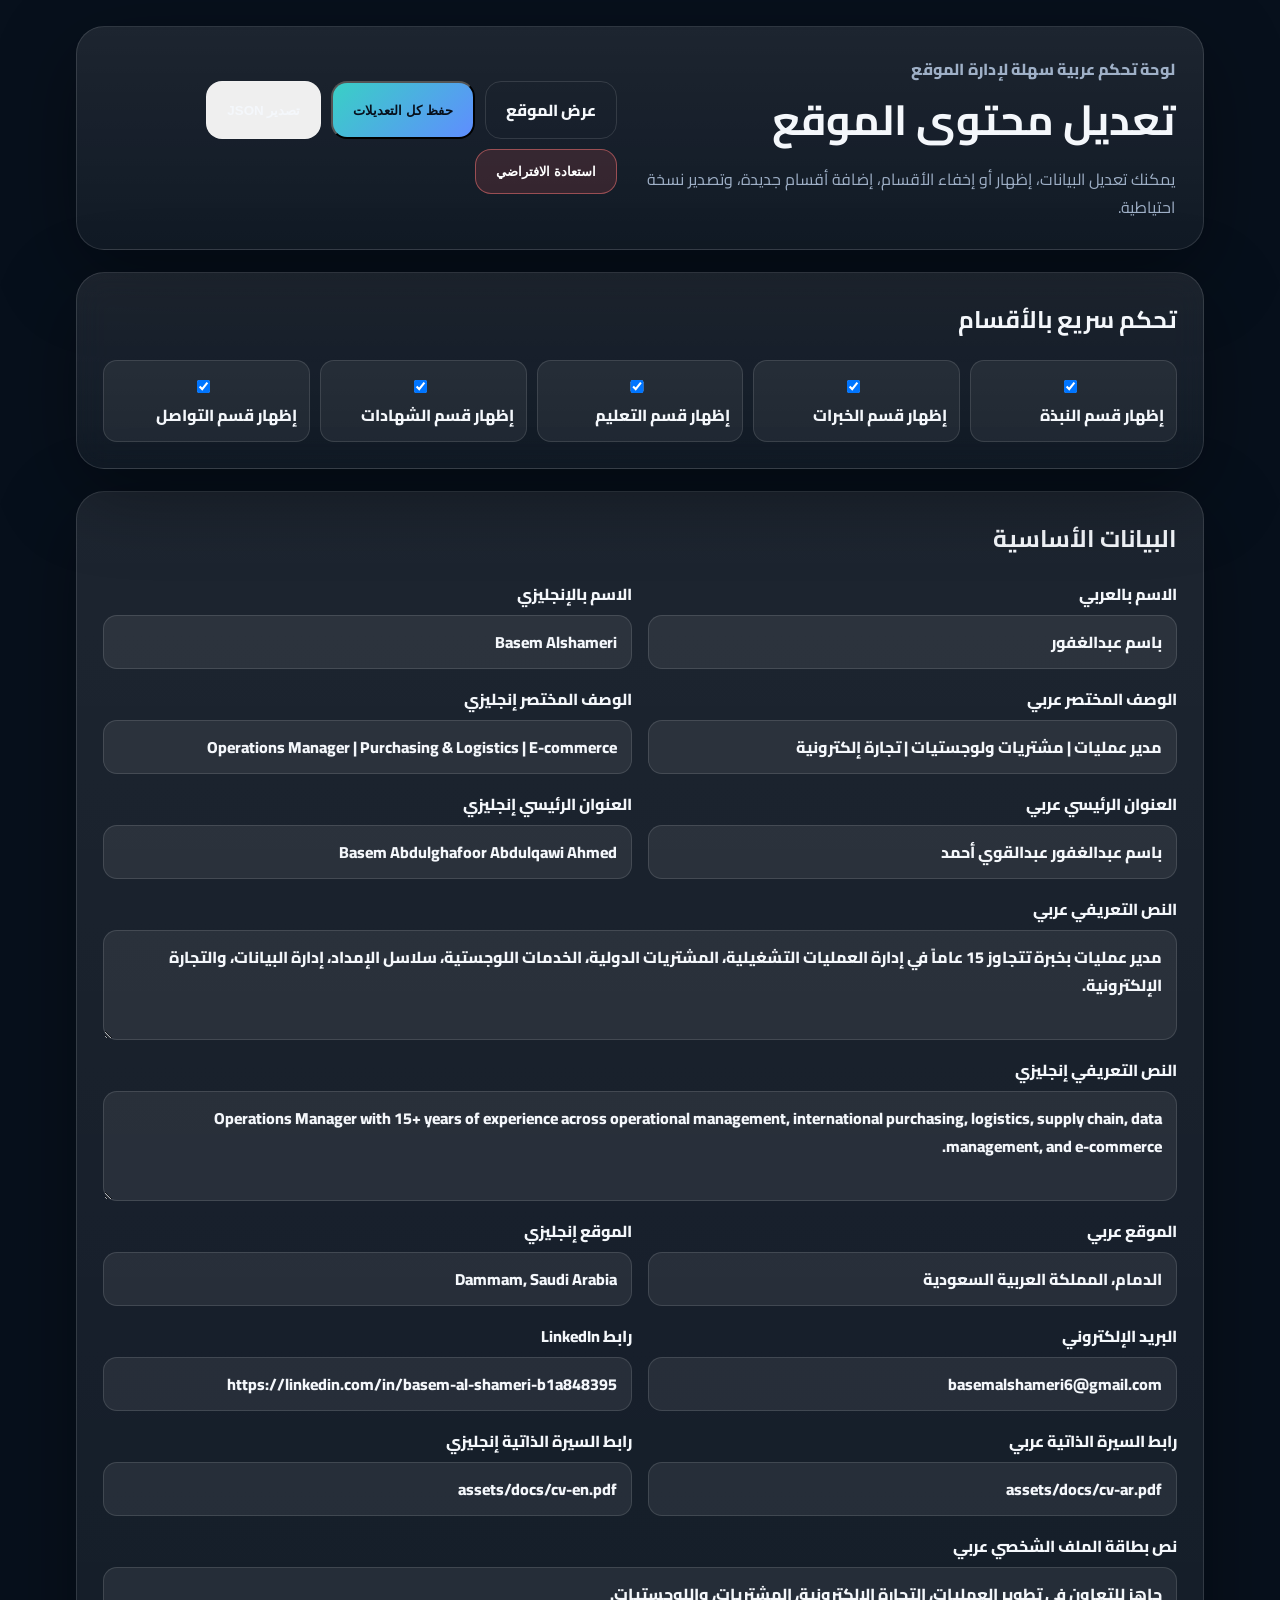
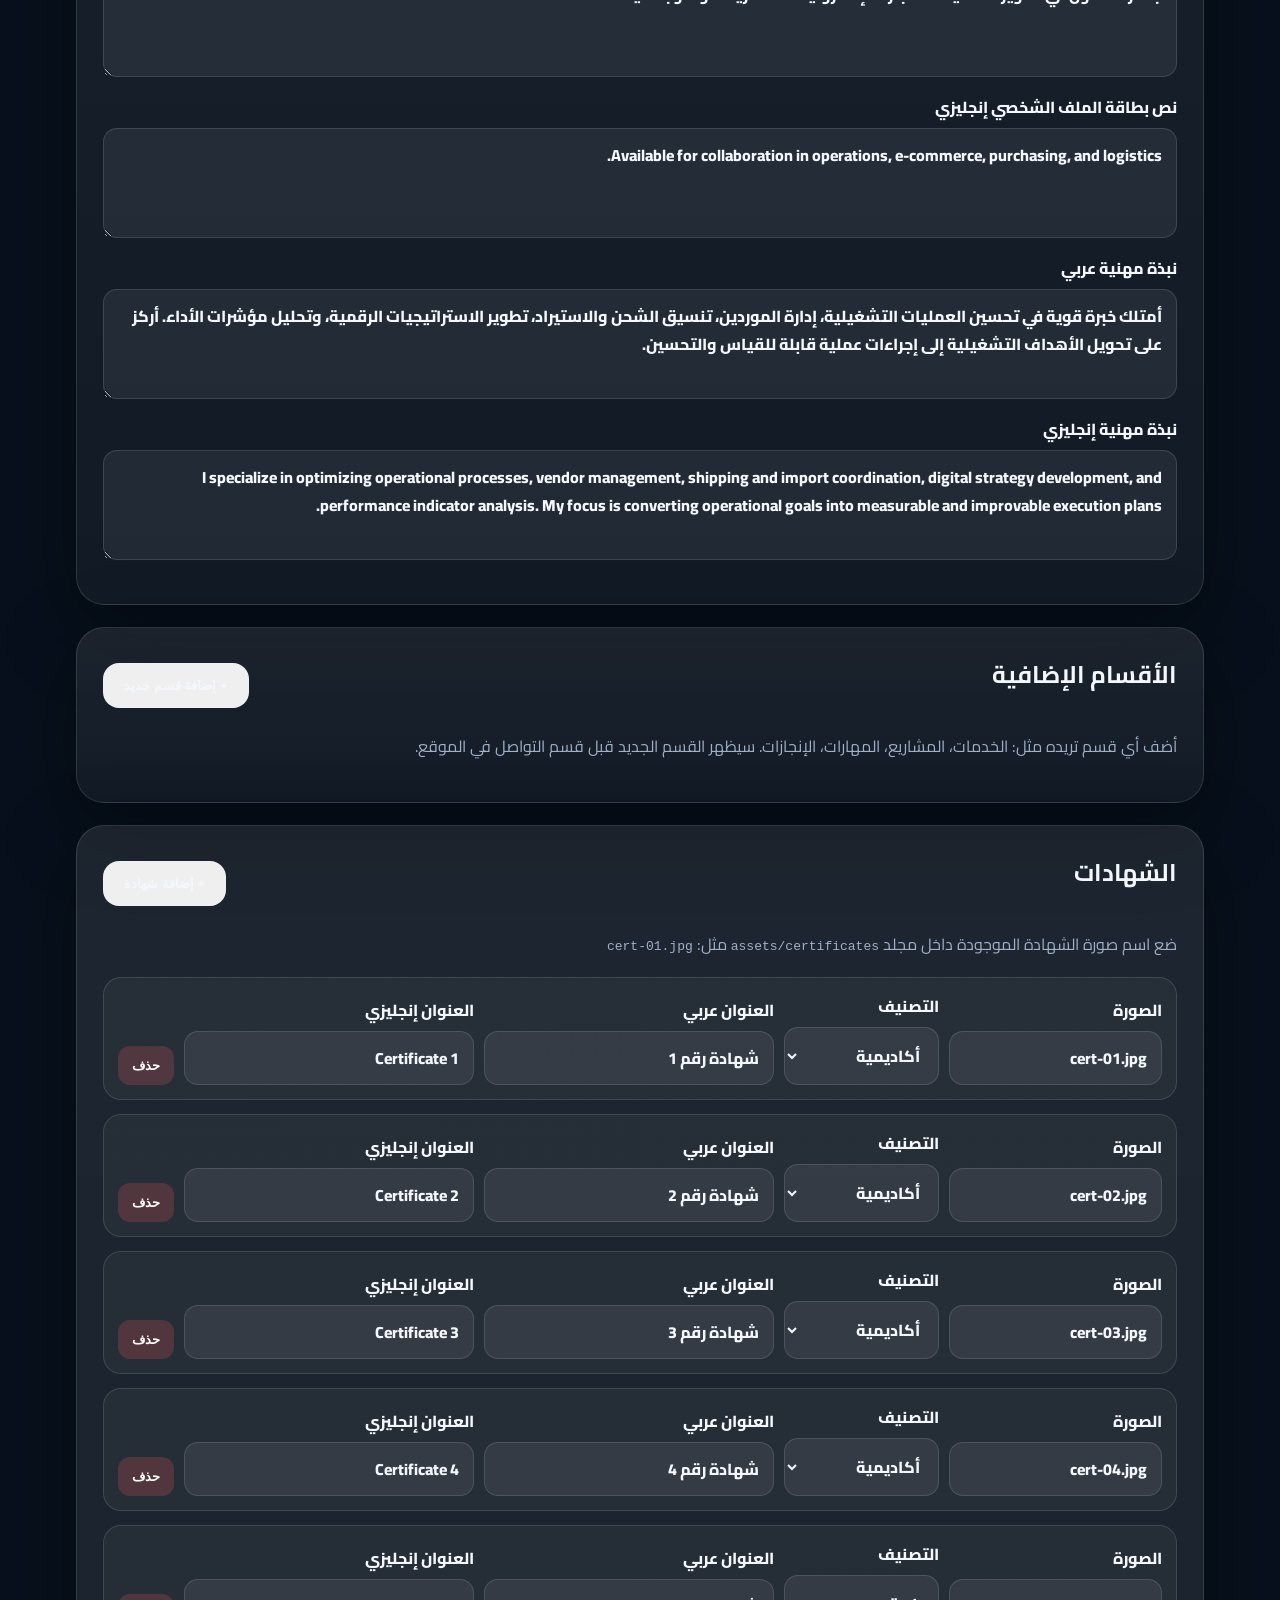
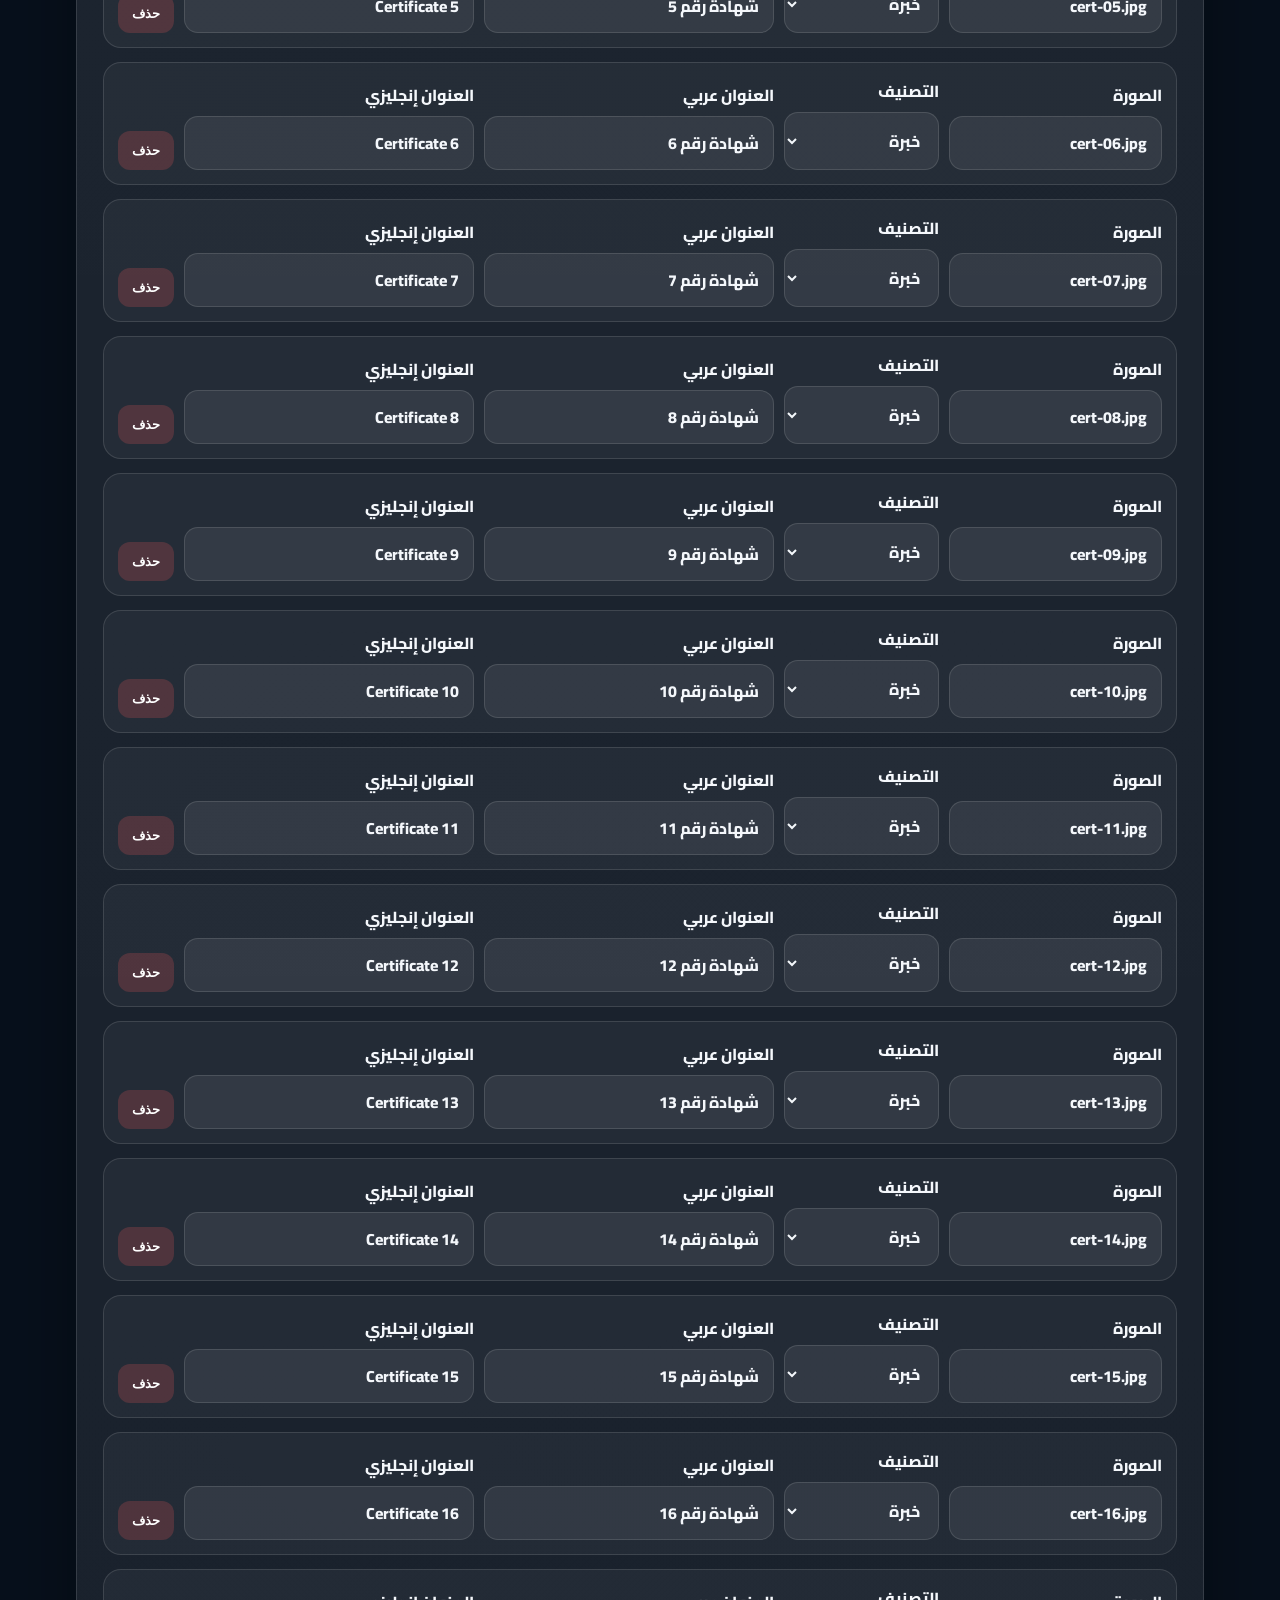
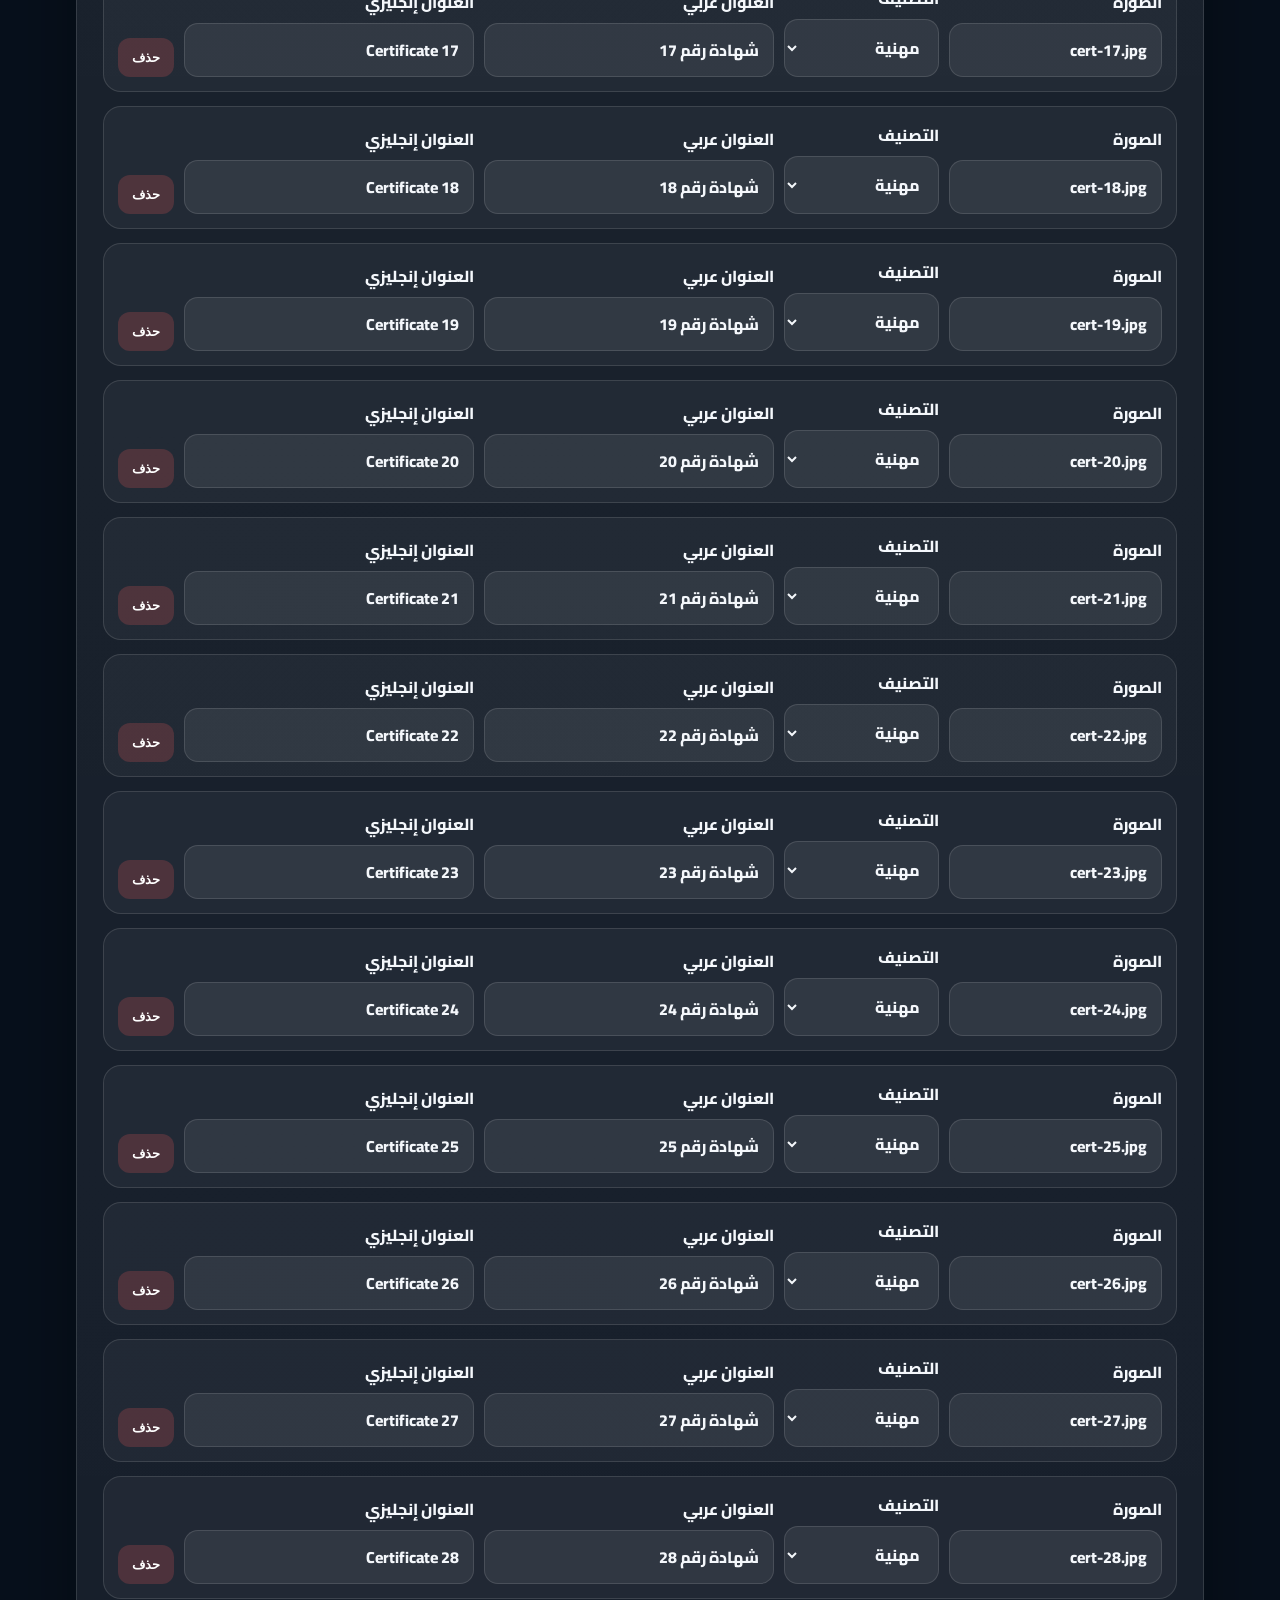
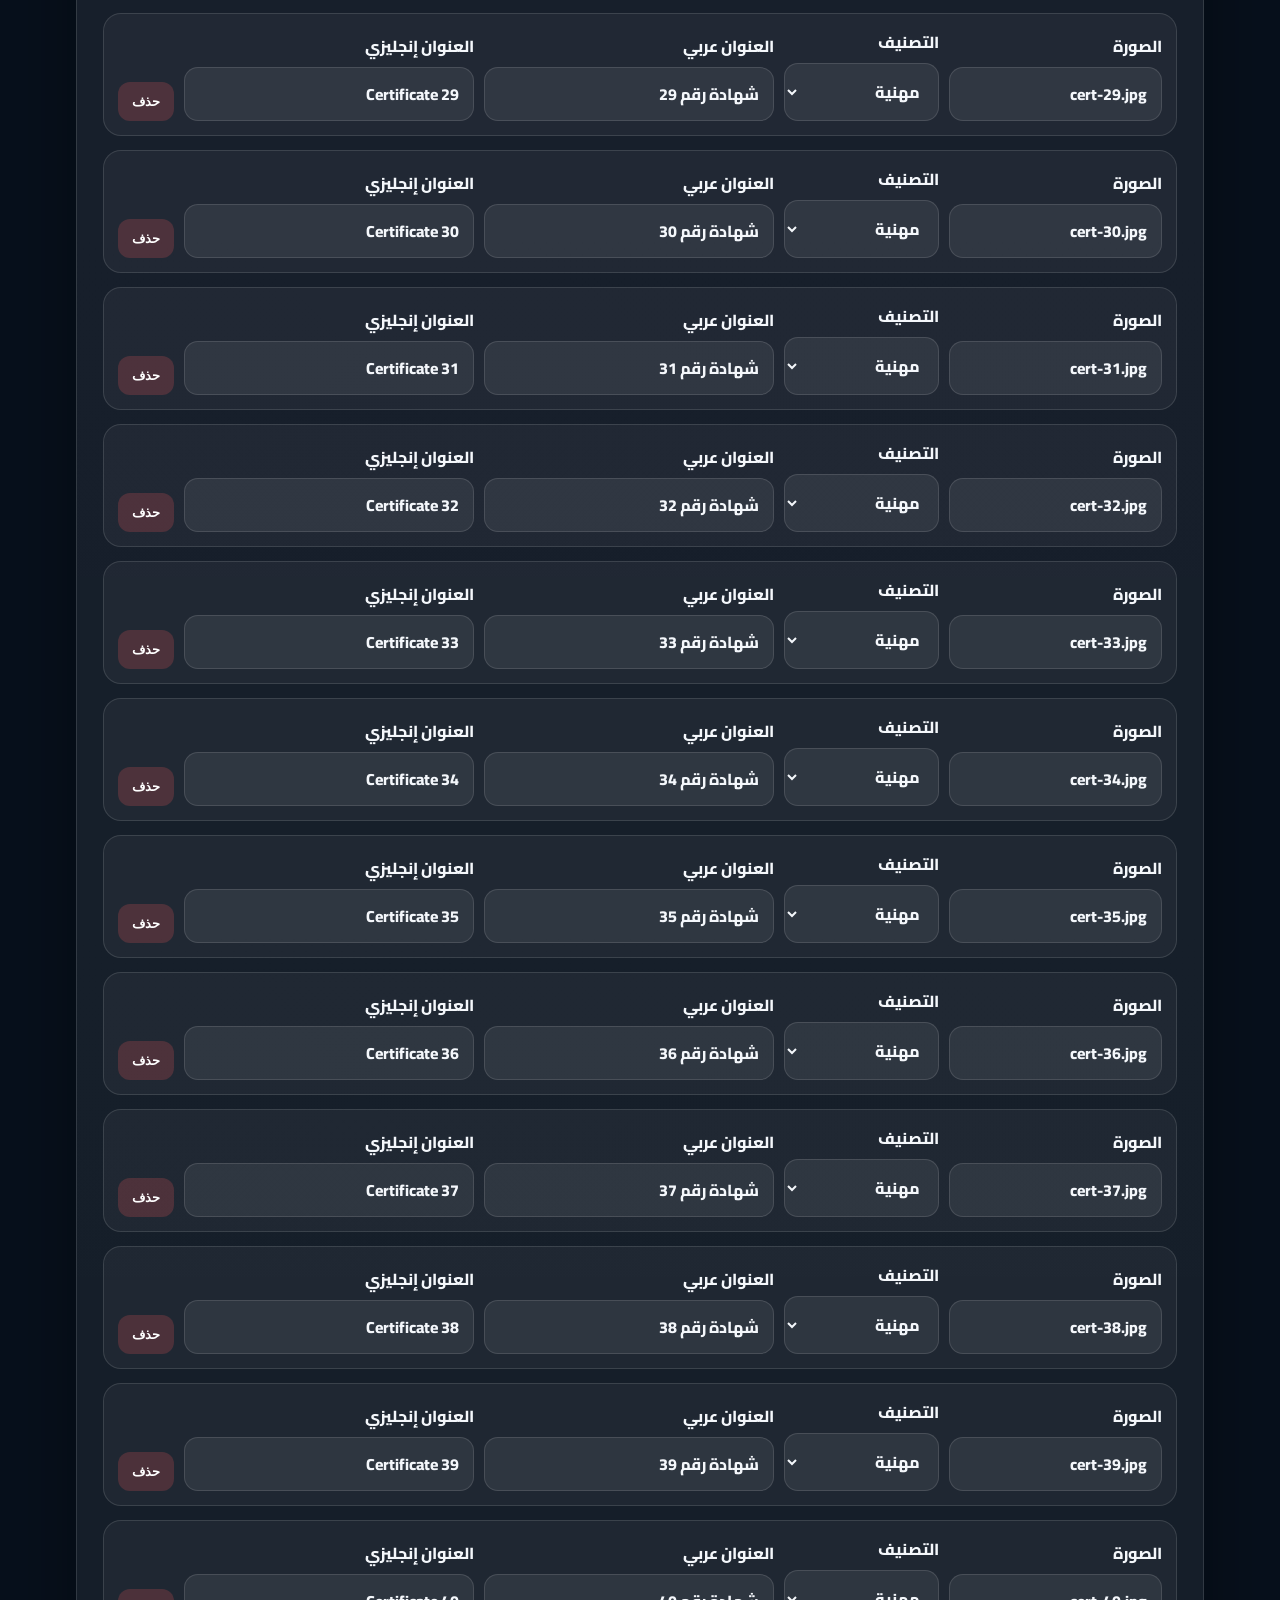
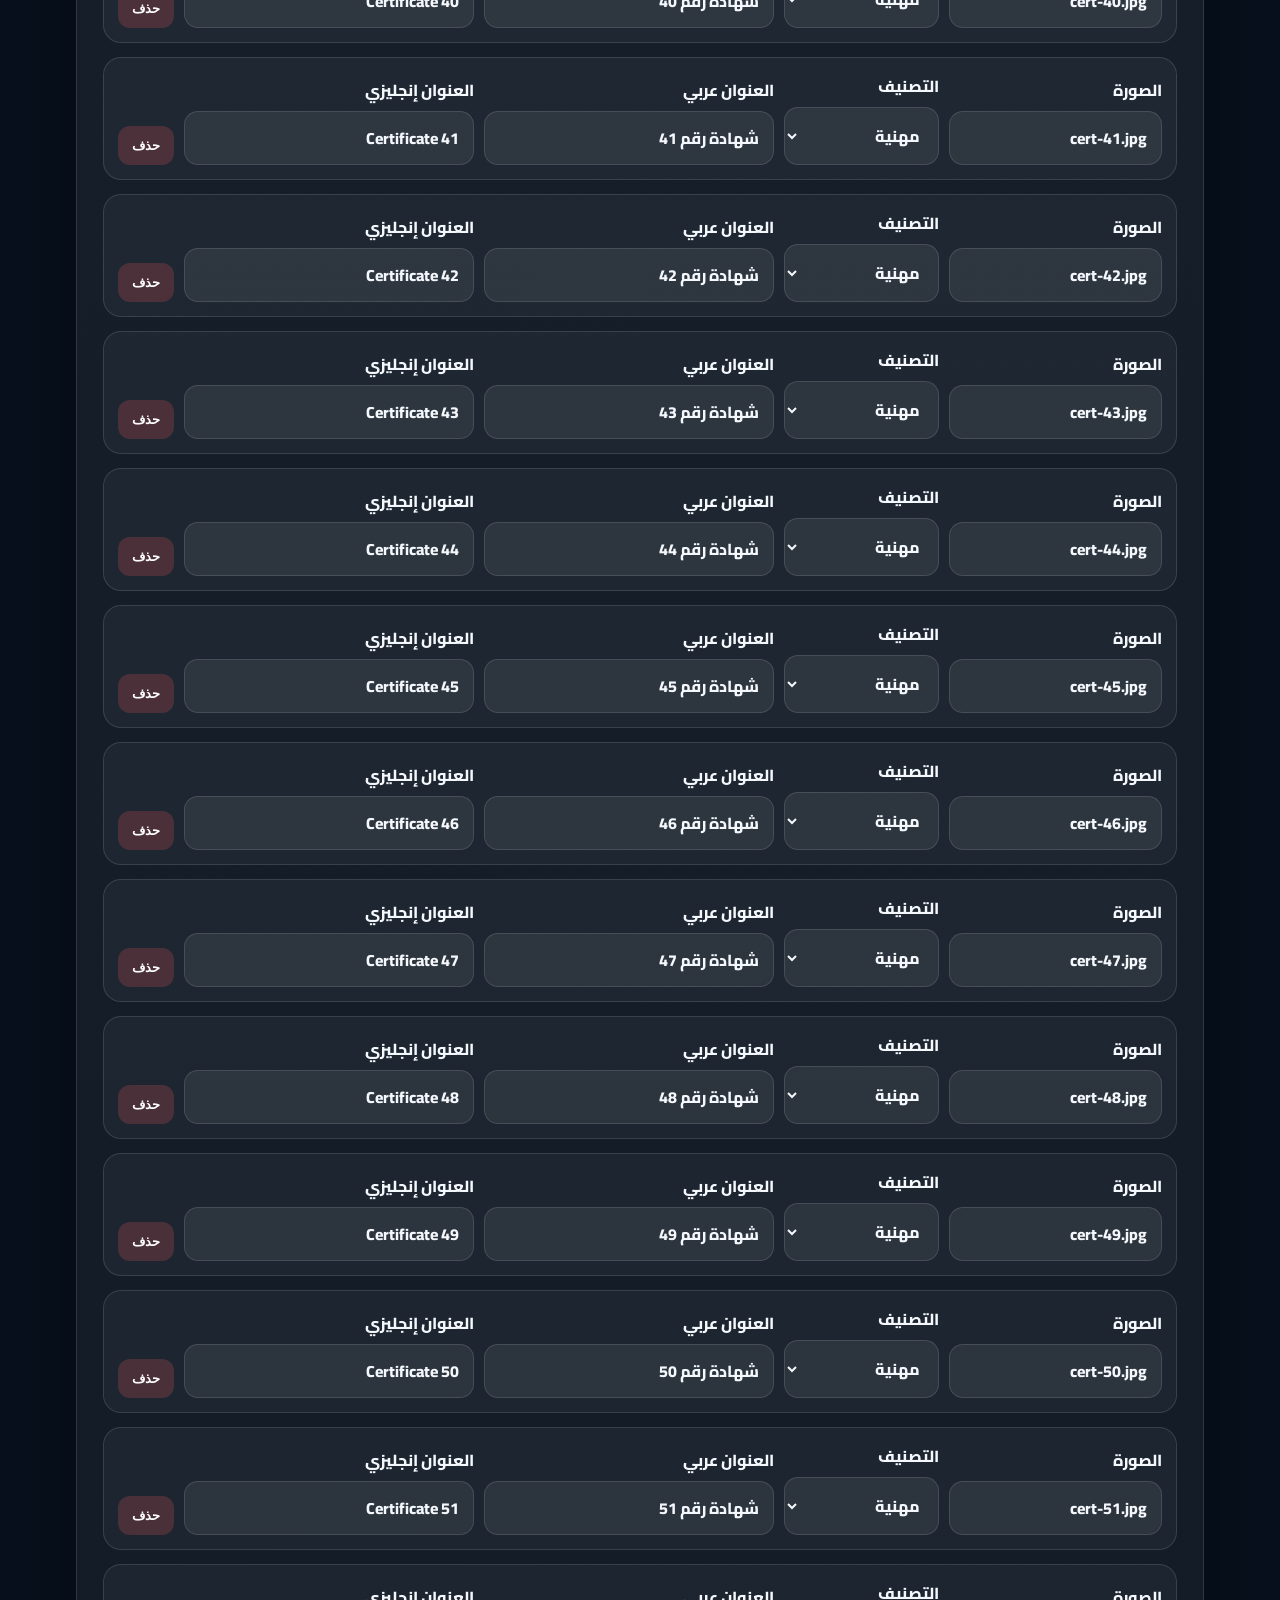
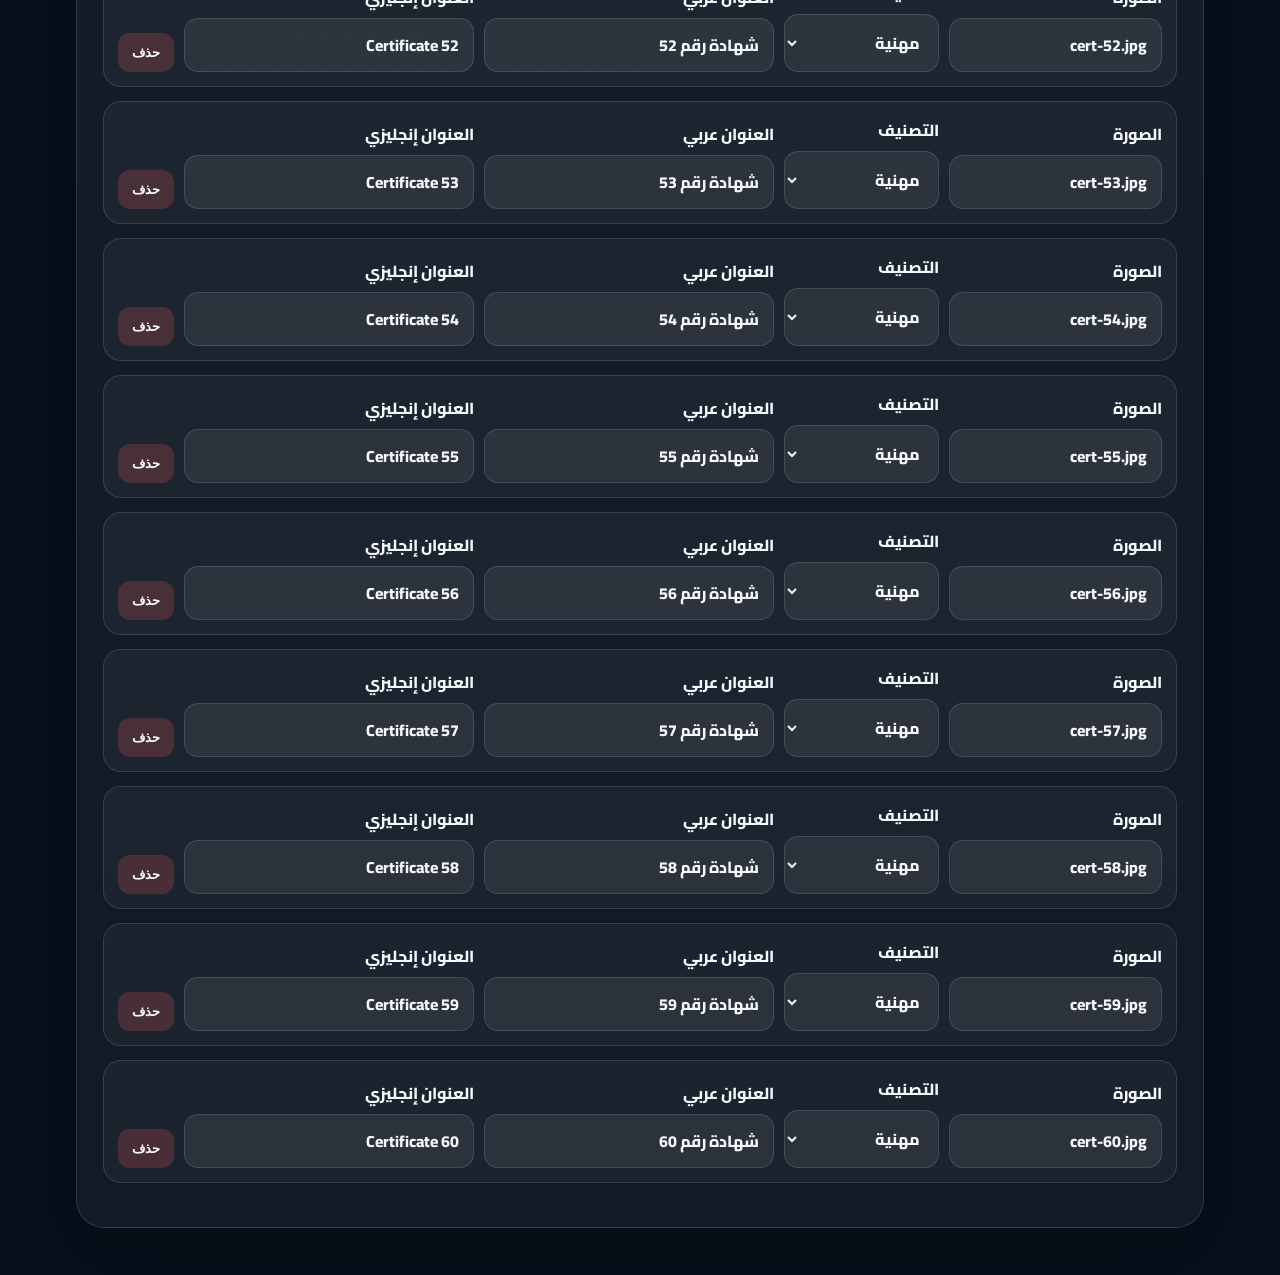
==== admin.html @ e9be15c0 "Add files via upload" ====
<!doctype html>
<html lang="ar" dir="rtl">
<head>
  <meta charset="UTF-8" />
  <meta name="viewport" content="width=device-width, initial-scale=1.0" />
  <title>لوحة التحكم | تعديل الموقع</title>
  <link rel="preconnect" href="https://fonts.googleapis.com">
  <link rel="preconnect" href="https://fonts.gstatic.com" crossorigin>
  <link href="https://fonts.googleapis.com/css2?family=Cairo:wght@400;500;600;700;800&display=swap" rel="stylesheet">
  <link rel="stylesheet" href="style.css" />
  <link rel="stylesheet" href="admin.css" />
</head>
<body class="admin-body">
  <main class="admin-shell">
    <header class="admin-header">
      <div>
        <p class="eyebrow">لوحة تحكم عربية سهلة لإدارة الموقع</p>
        <h1>تعديل محتوى الموقع</h1>
        <p>يمكنك تعديل البيانات، إظهار أو إخفاء الأقسام، إضافة أقسام جديدة، وتصدير نسخة احتياطية.</p>
      </div>
      <div class="admin-actions">
        <a class="secondary-btn" href="index.html">عرض الموقع</a>
        <button id="saveAll" class="primary-btn" type="button">حفظ كل التعديلات</button>
        <button id="exportData" class="secondary-btn" type="button">تصدير JSON</button>
        <button id="resetData" class="danger-btn" type="button">استعادة الافتراضي</button>
      </div>
    </header>

    <section class="admin-card quick-panel">
      <h2>تحكم سريع بالأقسام</h2>
      <div class="toggle-grid">
        <label><input type="checkbox" data-section-visible="about"> إظهار قسم النبذة</label>
        <label><input type="checkbox" data-section-visible="experience"> إظهار قسم الخبرات</label>
        <label><input type="checkbox" data-section-visible="education"> إظهار قسم التعليم</label>
        <label><input type="checkbox" data-section-visible="certificates"> إظهار قسم الشهادات</label>
        <label><input type="checkbox" data-section-visible="contact"> إظهار قسم التواصل</label>
      </div>
    </section>

    <section class="admin-card">
      <h2>البيانات الأساسية</h2>
      <div class="form-grid">
        <label>الاسم بالعربي<input data-field="brandNameAr" /></label>
        <label>الاسم بالإنجليزي<input data-field="brandNameEn" /></label>
        <label>الوصف المختصر عربي<input data-field="eyebrowAr" /></label>
        <label>الوصف المختصر إنجليزي<input data-field="eyebrowEn" /></label>
        <label>العنوان الرئيسي عربي<input data-field="heroNameAr" /></label>
        <label>العنوان الرئيسي إنجليزي<input data-field="heroNameEn" /></label>
        <label class="full">النص التعريفي عربي<textarea data-field="heroTextAr"></textarea></label>
        <label class="full">النص التعريفي إنجليزي<textarea data-field="heroTextEn"></textarea></label>
        <label>الموقع عربي<input data-field="locationAr" /></label>
        <label>الموقع إنجليزي<input data-field="locationEn" /></label>
        <label>البريد الإلكتروني<input data-field="email" type="email" /></label>
        <label>رابط LinkedIn<input data-field="linkedin" /></label>
        <label>رابط السيرة الذاتية عربي<input data-field="cvAr" placeholder="assets/docs/cv-ar.pdf" /></label>
        <label>رابط السيرة الذاتية إنجليزي<input data-field="cvEn" placeholder="assets/docs/cv-en.pdf" /></label>
        <label class="full">نص بطاقة الملف الشخصي عربي<textarea data-field="profileTextAr"></textarea></label>
        <label class="full">نص بطاقة الملف الشخصي إنجليزي<textarea data-field="profileTextEn"></textarea></label>
        <label class="full">نبذة مهنية عربي<textarea data-field="aboutAr"></textarea></label>
        <label class="full">نبذة مهنية إنجليزي<textarea data-field="aboutEn"></textarea></label>
      </div>
    </section>

    <section class="admin-card">
      <div class="admin-section-title">
        <h2>الأقسام الإضافية</h2>
        <button id="addSection" class="secondary-btn" type="button">+ إضافة قسم جديد</button>
      </div>
      <p class="muted">أضف أي قسم تريده مثل: الخدمات، المشاريع، المهارات، الإنجازات. سيظهر القسم الجديد قبل قسم التواصل في الموقع.</p>
      <div id="sectionEditor" class="section-editor"></div>
    </section>

    <section class="admin-card">
      <div class="admin-section-title">
        <h2>الشهادات</h2>
        <button id="addCert" class="secondary-btn" type="button">+ إضافة شهادة</button>
      </div>
      <p class="muted">ضع اسم صورة الشهادة الموجودة داخل مجلد <code>assets/certificates</code> مثل: <code>cert-01.jpg</code></p>
      <div id="certEditor" class="cert-editor"></div>
    </section>
  </main>
  <script src="admin.js"></script>
</body>
</html>
---- style.css ----
:root{--bg:#08111f;--panel:#0e1a2e;--panel2:#13223a;--text:#f4f7fb;--muted:#9fb0c7;--line:rgba(255,255,255,.12);--accent:#39d0c5;--accent2:#d9ae62;--shadow:0 24px 80px rgba(0,0,0,.35)}*{box-sizing:border-box}html{scroll-behavior:smooth}body{margin:0;background:radial-gradient(circle at 15% 10%,rgba(57,208,197,.18),transparent 35%),radial-gradient(circle at 90% 25%,rgba(217,174,98,.14),transparent 32%),var(--bg);color:var(--text);font-family:Cairo,Inter,system-ui,sans-serif;line-height:1.75}.site-shell{max-width:1220px;margin:auto;padding:22px}.topbar{position:sticky;top:16px;z-index:10;display:flex;align-items:center;justify-content:space-between;gap:18px;padding:14px 16px;background:rgba(8,17,31,.78);backdrop-filter:blur(18px);border:1px solid var(--line);border-radius:24px;box-shadow:var(--shadow)}.brand{display:flex;align-items:center;gap:12px;color:var(--text);text-decoration:none}.brand-mark{width:46px;height:46px;border-radius:16px;display:grid;place-items:center;background:linear-gradient(135deg,var(--accent),#3e7cff);font-weight:800}.brand strong,.brand small{display:block}.brand small{color:var(--muted);font-size:12px}.nav{display:flex;gap:18px}.nav a{color:var(--muted);text-decoration:none;font-weight:700;font-size:14px}.nav a:hover{color:var(--accent)}.lang-btn,.filter{border:1px solid var(--line);background:rgba(255,255,255,.06);color:var(--text);border-radius:999px;padding:10px 16px;font-weight:800;cursor:pointer}.section{padding:92px 0}.section-grid{display:grid;grid-template-columns:1.45fr .8fr;gap:28px;align-items:stretch}.hero{min-height:680px;align-items:center}.hero-copy,.profile-card,.info-card,.contact-card,.timeline article{border:1px solid var(--line);background:linear-gradient(180deg,rgba(255,255,255,.09),rgba(255,255,255,.045));border-radius:34px;box-shadow:var(--shadow)}.hero-copy{padding:56px}.eyebrow{color:var(--accent2);font-weight:800;letter-spacing:.2px}.hero h1{font-size:clamp(42px,6vw,82px);line-height:1.1;margin:14px 0 20px}.hero-text{font-size:20px;color:#d8e1ed;max-width:760px}.hero-actions{display:flex;gap:14px;flex-wrap:wrap;margin-top:32px}.primary-btn,.secondary-btn{padding:14px 20px;border-radius:16px;font-weight:800;text-decoration:none}.primary-btn{background:linear-gradient(135deg,var(--accent),#5f8dff);color:#07101c}.secondary-btn{color:var(--text);border:1px solid var(--line)}.profile-card{padding:34px;display:flex;flex-direction:column;justify-content:center}.avatar{width:116px;height:116px;border-radius:34px;display:grid;place-items:center;background:linear-gradient(135deg,#fff,var(--accent));color:#06111f;font-size:42px;font-weight:900;margin-bottom:24px}.profile-card p,.section p{color:var(--muted)}.quick-stats{display:grid;grid-template-columns:repeat(3,1fr);gap:10px;margin-top:20px}.quick-stats span{border:1px solid var(--line);border-radius:18px;padding:14px;text-align:center}.quick-stats strong{display:block;font-size:28px;color:var(--accent)}.quick-stats small{color:var(--muted)}.section-heading{display:flex;align-items:center;gap:16px;margin-bottom:28px}.section-heading span{color:var(--accent2);font-weight:900}.section-heading h2{font-size:clamp(30px,4vw,50px);margin:0}.about-grid{display:grid;grid-template-columns:1fr 1fr;gap:28px}.about-grid>p{font-size:21px;margin:0}.skill-cloud{display:flex;gap:12px;flex-wrap:wrap;align-content:flex-start}.skill-cloud span{padding:12px 16px;border:1px solid var(--line);border-radius:999px;background:rgba(255,255,255,.06);font-weight:800}.timeline{display:grid;gap:18px}.timeline article{padding:24px 28px;position:relative}.timeline b{color:var(--accent2)}.timeline h3{margin:8px 0;font-size:22px}.cards.two{display:grid;grid-template-columns:repeat(2,1fr);gap:18px}.info-card{padding:28px}.info-card span{color:var(--accent2);font-weight:900}.cert-toolbar{display:flex;gap:12px;flex-wrap:wrap;margin-bottom:24px}.cert-toolbar input{flex:1;min-width:240px;border:1px solid var(--line);background:rgba(255,255,255,.06);color:var(--text);border-radius:999px;padding:13px 18px;font:inherit}.filter.active{background:var(--accent);color:#06111f}.cert-grid{display:grid;grid-template-columns:repeat(auto-fill,minmax(220px,1fr));gap:18px}.cert-card{overflow:hidden;border:1px solid var(--line);background:rgba(255,255,255,.06);border-radius:22px;cursor:pointer;transition:.25s;min-height:320px;display:flex;flex-direction:column}.cert-card:hover{transform:translateY(-6px);border-color:rgba(57,208,197,.6)}.cert-thumb{height:210px;background:#fff;display:flex;align-items:center;justify-content:center;overflow:hidden}.cert-thumb img{width:100%;height:100%;object-fit:cover;transition:.25s}.cert-card:hover img{transform:scale(1.04)}.cert-meta{padding:16px}.cert-meta small{color:var(--accent2);font-weight:900}.cert-meta h3{font-size:16px;line-height:1.45;margin:6px 0 0}.contact-section{display:grid;grid-template-columns:1fr .8fr;gap:20px}.contact-card{padding:28px;display:grid;gap:12px}.contact-card a,.contact-card span{color:var(--text);text-decoration:none;border-bottom:1px solid var(--line);padding-bottom:12px}.lightbox{position:fixed;inset:0;background:rgba(0,0,0,.88);z-index:50;display:none;align-items:center;justify-content:center;padding:40px}.lightbox.open{display:flex}.lightbox figure{margin:0;max-width:min(1100px,92vw);max-height:88vh;text-align:center}.lightbox img{max-width:100%;max-height:78vh;border-radius:14px;background:#fff;box-shadow:var(--shadow)}.lightbox figcaption{margin-top:12px;font-weight:800}.close,.nav-arrow{position:absolute;border:0;background:rgba(255,255,255,.12);color:#fff;cursor:pointer}.close{top:22px;inset-inline-end:22px;width:48px;height:48px;border-radius:50%;font-size:30px}.nav-arrow{top:50%;transform:translateY(-50%);width:52px;height:68px;border-radius:20px;font-size:44px}.prev{inset-inline-start:24px}.next{inset-inline-end:24px}.reveal{opacity:0;transform:translateY(24px);transition:.7s}.reveal.visible{opacity:1;transform:none}html[dir="ltr"] body{font-family:Inter,Cairo,system-ui,sans-serif}html[dir="ltr"] .hero h1{letter-spacing:-2px}@media(max-width:850px){.nav{display:none}.section-grid,.about-grid,.cards.two,.contact-section{grid-template-columns:1fr}.hero-copy{padding:30px}.topbar{top:8px}.hero{min-height:auto;padding-top:50px}.quick-stats{grid-template-columns:1fr}.section{padding:58px 0}.lightbox{padding:18px}.nav-arrow{display:none}}

/* Final profile image fix */
.avatar-photo{
  width:116px;
  height:116px;
  border-radius:34px;
  object-fit:cover;
  display:block;
  margin-bottom:24px;
  background:#fff;
}
.brand-photo{
  object-fit:cover;
  padding:0;
  border:2px solid rgba(255,255,255,.18);
}
.cv-downloads{margin-top:22px;display:flex;align-items:center;gap:12px;flex-wrap:wrap;padding:16px;border:1px solid rgba(57,208,197,.34);border-radius:22px;background:linear-gradient(135deg,rgba(57,208,197,.12),rgba(217,174,98,.10));box-shadow:0 14px 42px rgba(0,0,0,.18)}.cv-downloads span{font-weight:900;color:var(--accent2);margin-inline-end:4px}.cv-btn{display:inline-flex;align-items:center;gap:8px;padding:11px 15px;border-radius:999px;background:rgba(255,255,255,.09);border:1px solid var(--line);color:var(--text);text-decoration:none;font-weight:900;transition:.22s}.cv-btn:hover{transform:translateY(-2px);border-color:rgba(57,208,197,.7);color:var(--accent)}.cv-btn::before{content:'⬇';font-size:14px}html[dir="ltr"] .cv-btn::before{content:'↓'}
@media(max-width:850px){.cv-downloads{align-items:stretch}.cv-downloads span{width:100%}.cv-btn{justify-content:center;flex:1 1 180px}}
---- admin.css ----
.admin-body{background:#07101c}.admin-shell{max-width:1180px;margin:auto;padding:26px}.admin-header,.admin-card{border:1px solid var(--line);background:linear-gradient(180deg,rgba(255,255,255,.09),rgba(255,255,255,.045));border-radius:28px;box-shadow:var(--shadow)}.admin-header{display:flex;justify-content:space-between;gap:22px;align-items:center;padding:28px;margin-bottom:22px}.admin-header h1{margin:0 0 8px;font-size:42px}.admin-header p{color:var(--muted);margin:0}.admin-actions{display:flex;gap:10px;flex-wrap:wrap}.admin-card{padding:26px;margin-bottom:22px}.admin-card h2{margin-top:0}.form-grid{display:grid;grid-template-columns:repeat(2,1fr);gap:16px;margin-bottom:18px}.form-grid label,.cert-row label{display:grid;gap:7px;font-weight:800}.form-grid .full{grid-column:1/-1}input,textarea,select{width:100%;border:1px solid var(--line);background:rgba(255,255,255,.07);color:var(--text);border-radius:14px;padding:12px 14px;font:inherit}textarea{min-height:110px;resize:vertical}.danger-btn{border:1px solid rgba(255,120,120,.5);background:rgba(255,90,90,.14);color:#fff;border-radius:16px;padding:14px 20px;font-weight:800;cursor:pointer}.admin-link{border:1px solid var(--line);background:rgba(255,255,255,.06);color:var(--text);border-radius:999px;padding:10px 16px;font-weight:800;text-decoration:none}.muted{color:var(--muted)}.admin-section-title{display:flex;align-items:center;justify-content:space-between;gap:16px}.cert-editor{display:grid;gap:14px;margin:18px 0}.cert-row{display:grid;grid-template-columns:1.1fr .8fr 1.5fr 1.5fr auto;gap:10px;align-items:end;padding:14px;border:1px solid var(--line);border-radius:18px;background:rgba(255,255,255,.045)}.remove-cert{border:0;background:rgba(255,90,90,.2);color:#fff;border-radius:12px;padding:12px 14px;cursor:pointer;font-weight:900}@media(max-width:900px){.admin-header,.cert-row{grid-template-columns:1fr;display:grid}.form-grid{grid-template-columns:1fr}.admin-actions{width:100%}.admin-actions>*{flex:1;text-align:center}}.quick-panel{position:sticky;top:12px;z-index:2;backdrop-filter:blur(16px)}.toggle-grid{display:grid;grid-template-columns:repeat(5,1fr);gap:10px}.toggle-grid label,.row-head label{border:1px solid var(--line);background:rgba(255,255,255,.06);border-radius:14px;padding:12px;font-weight:800}.section-editor{display:grid;gap:16px;margin-top:16px}.custom-section-row{border:1px solid var(--line);background:rgba(255,255,255,.045);border-radius:22px;padding:16px}.row-head{display:flex;align-items:center;justify-content:space-between;gap:12px;margin-bottom:14px}@media(max-width:900px){.toggle-grid{grid-template-columns:1fr}.row-head{display:grid}.quick-panel{position:static}}
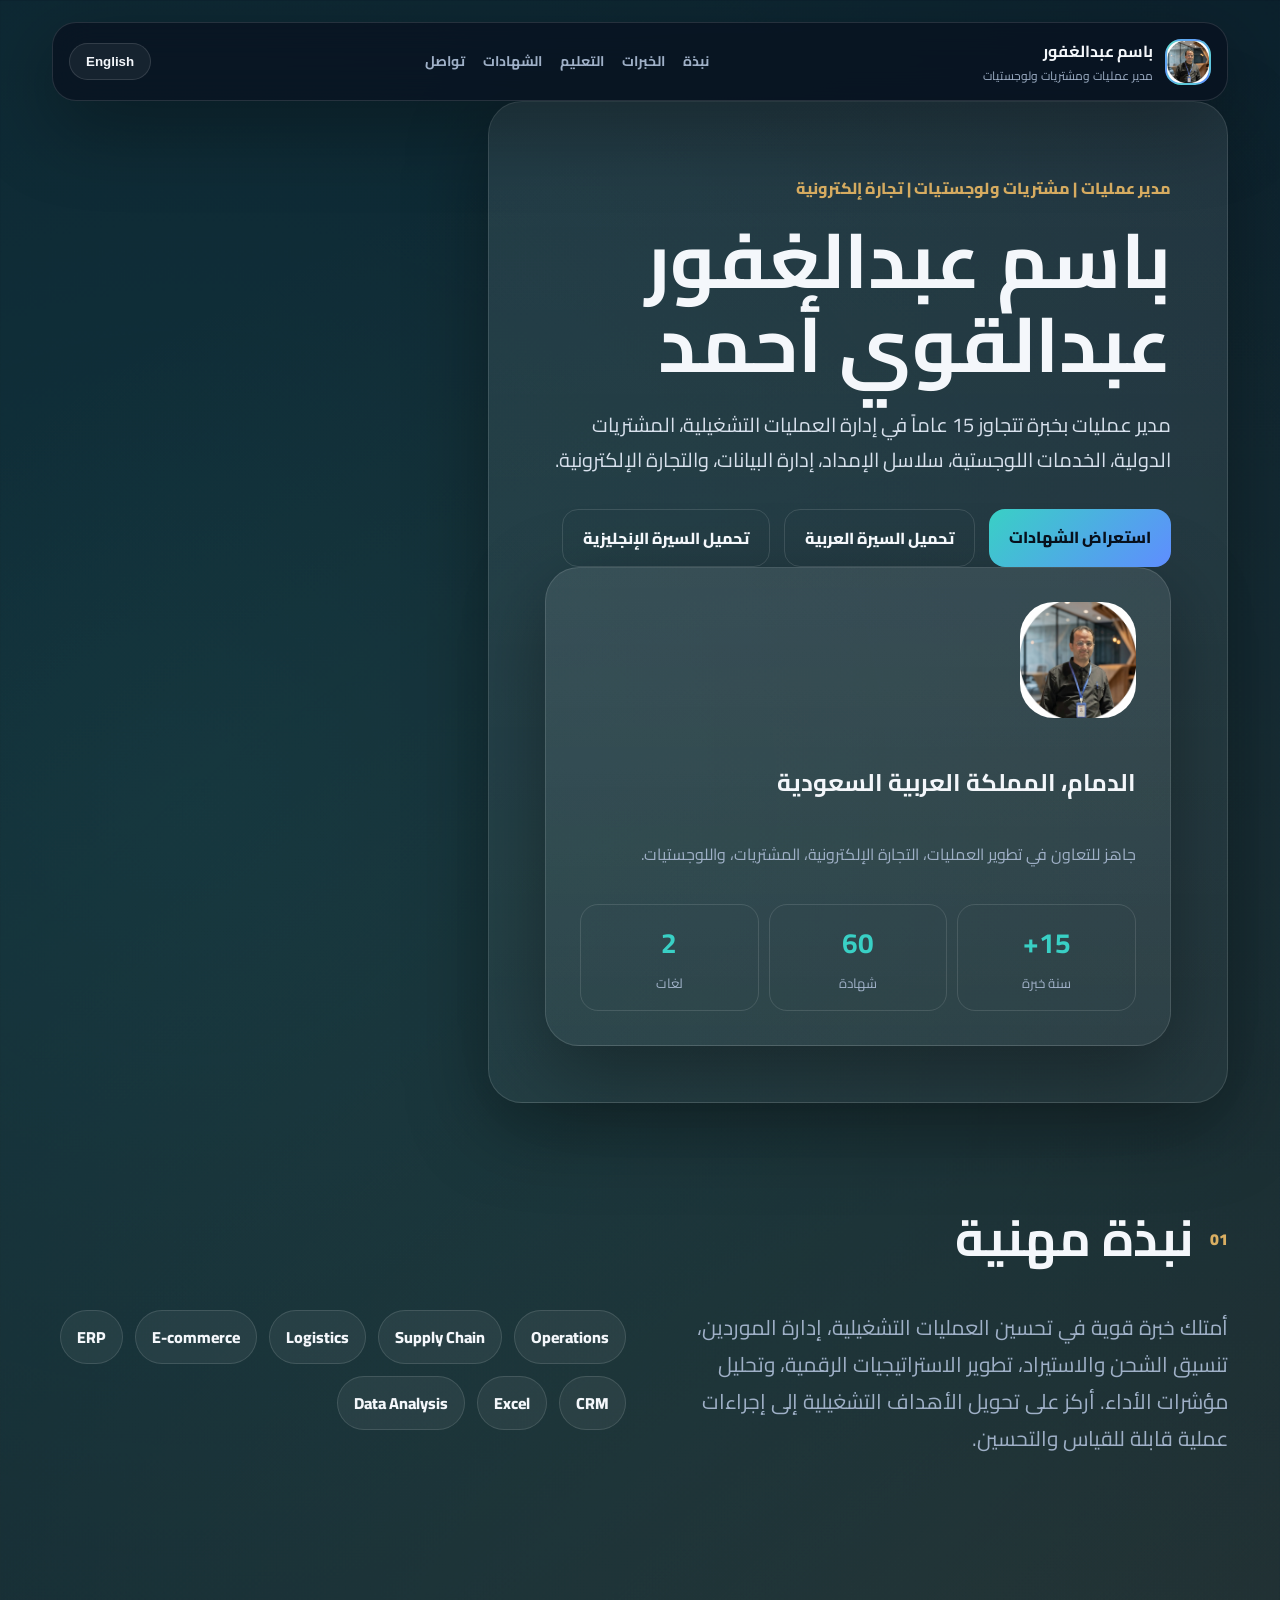
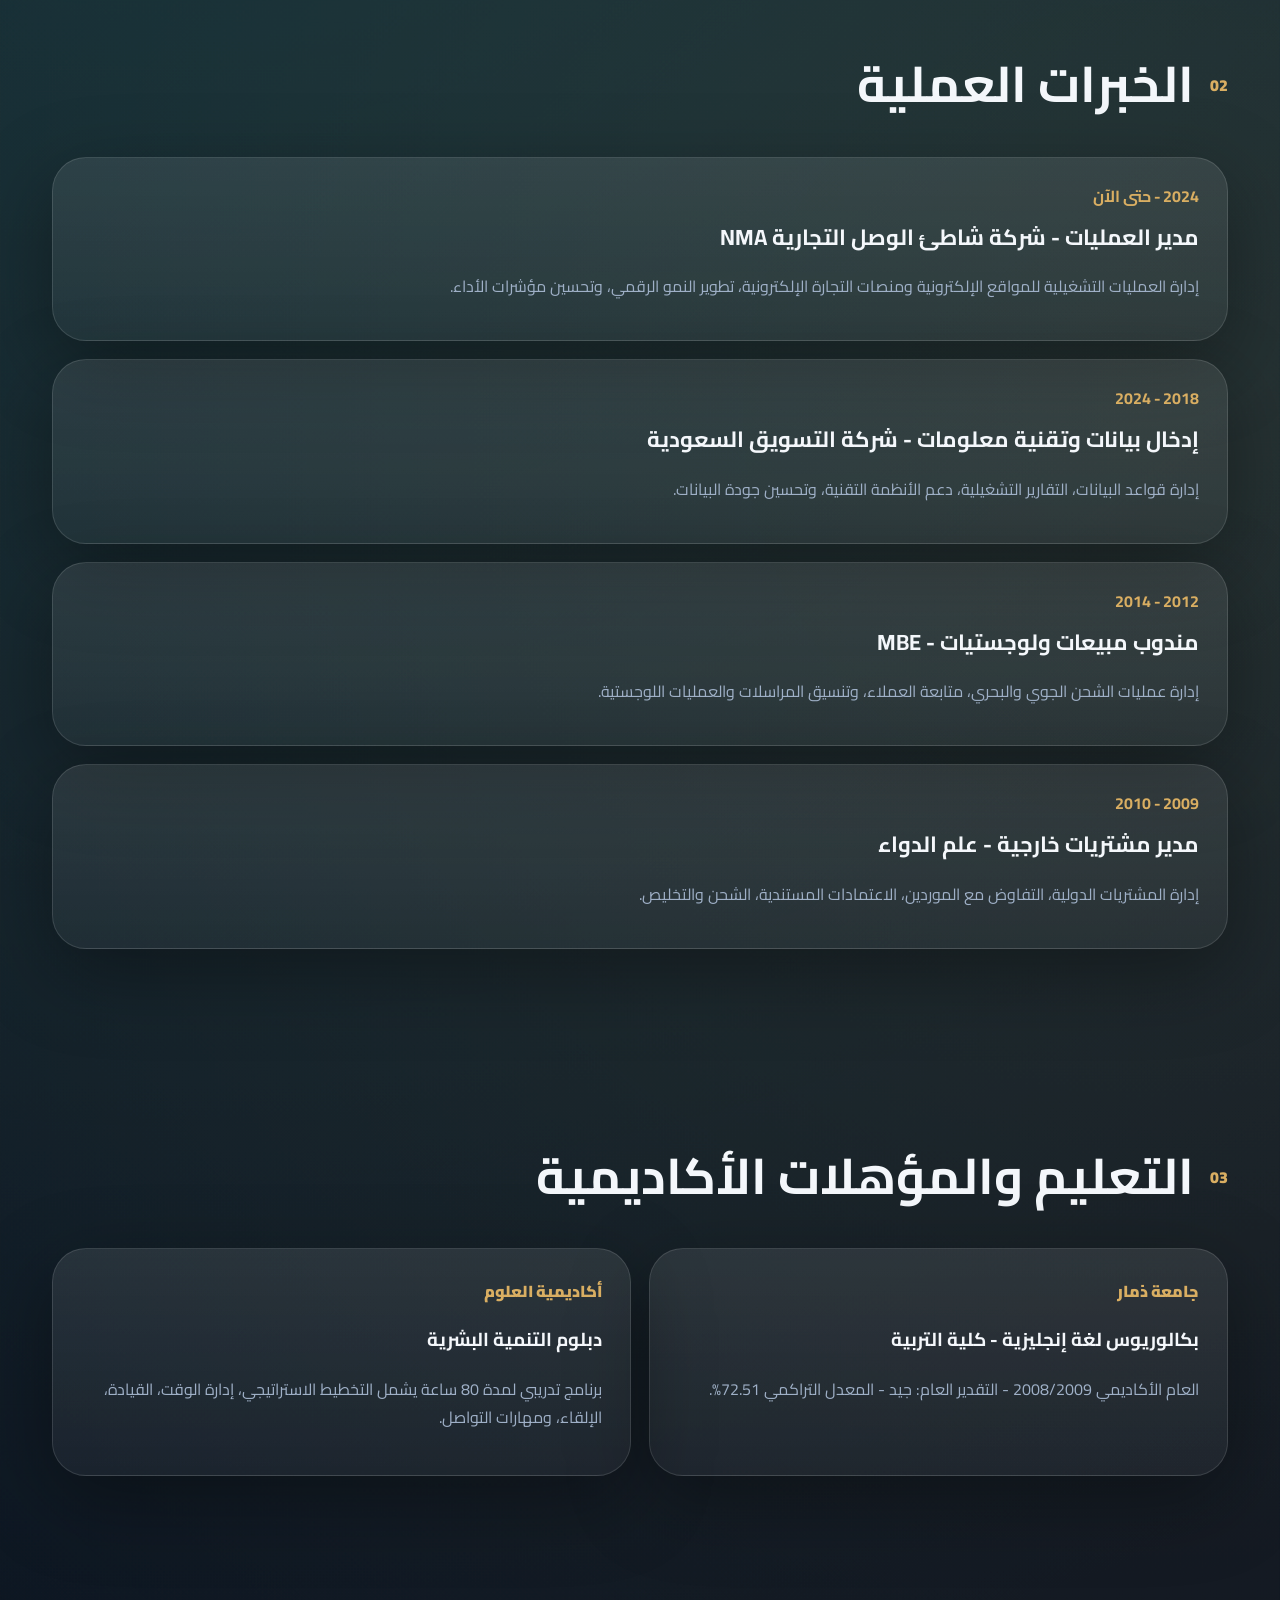
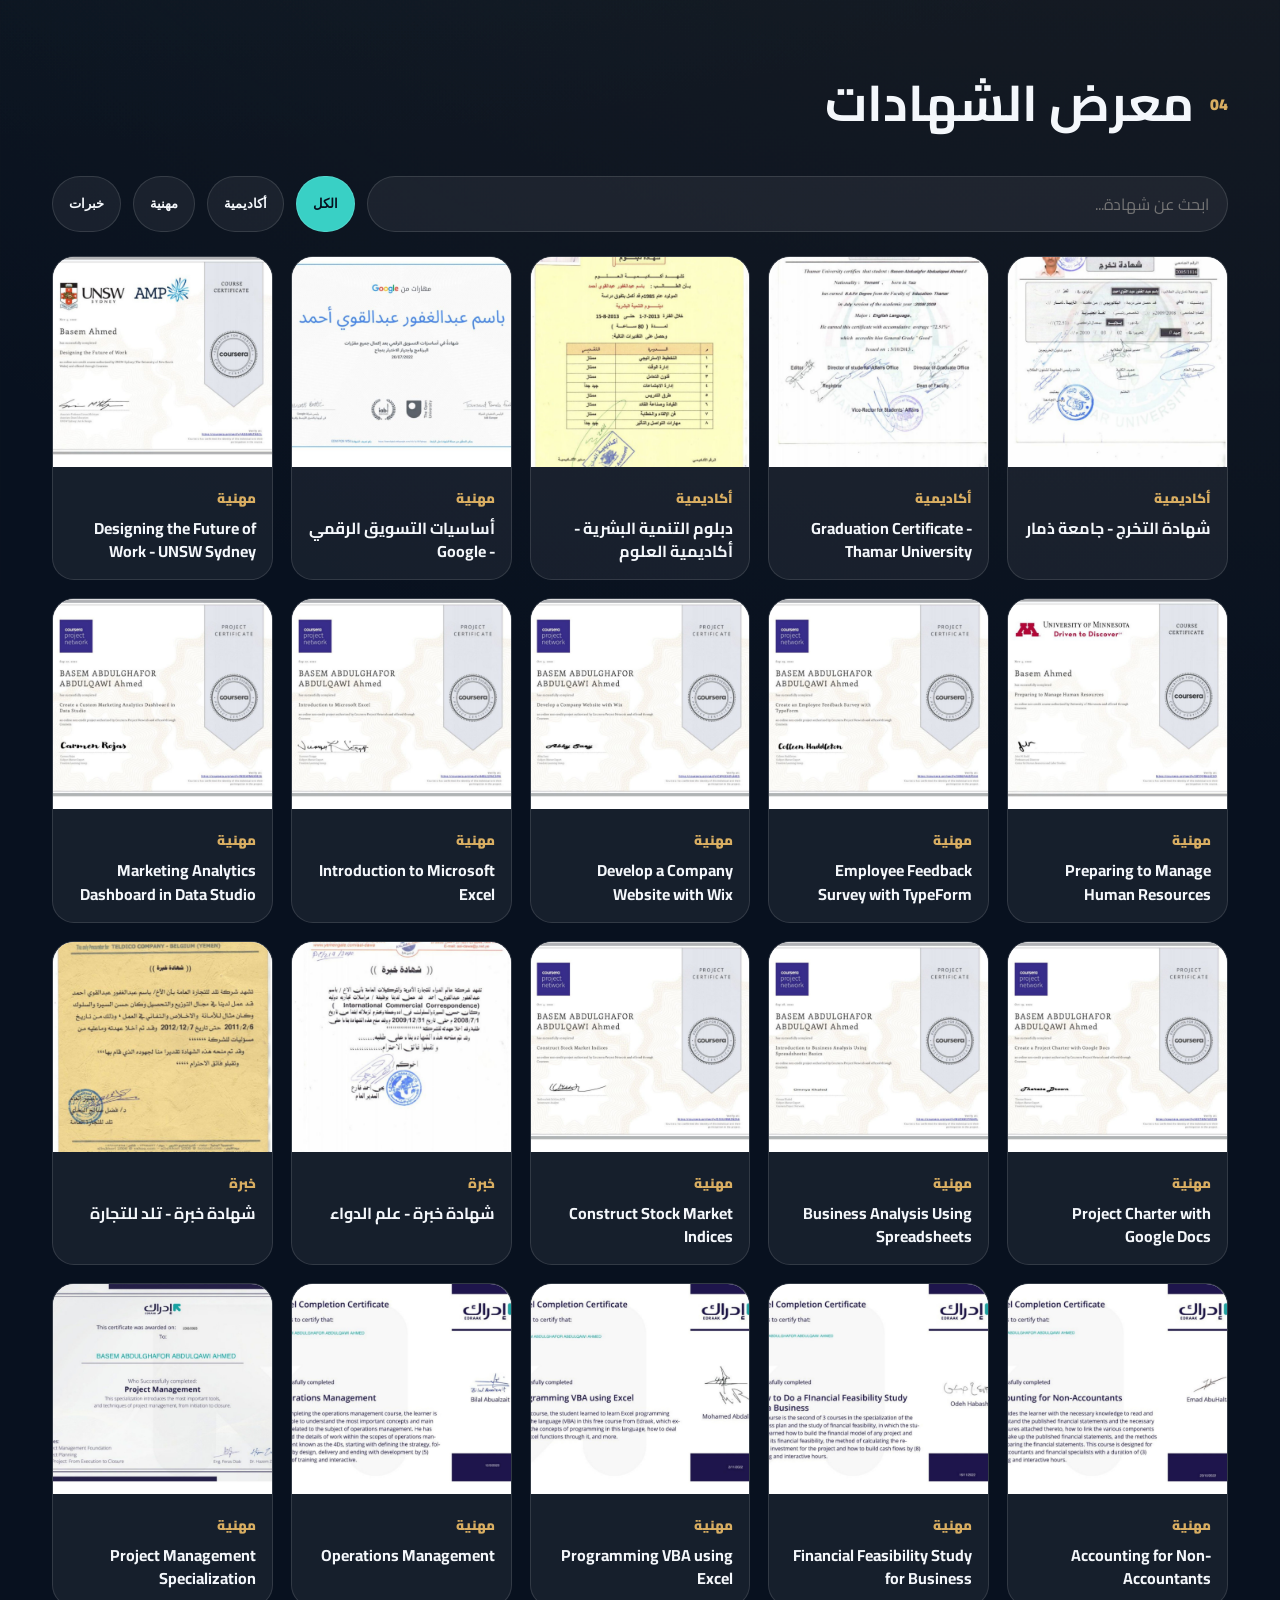
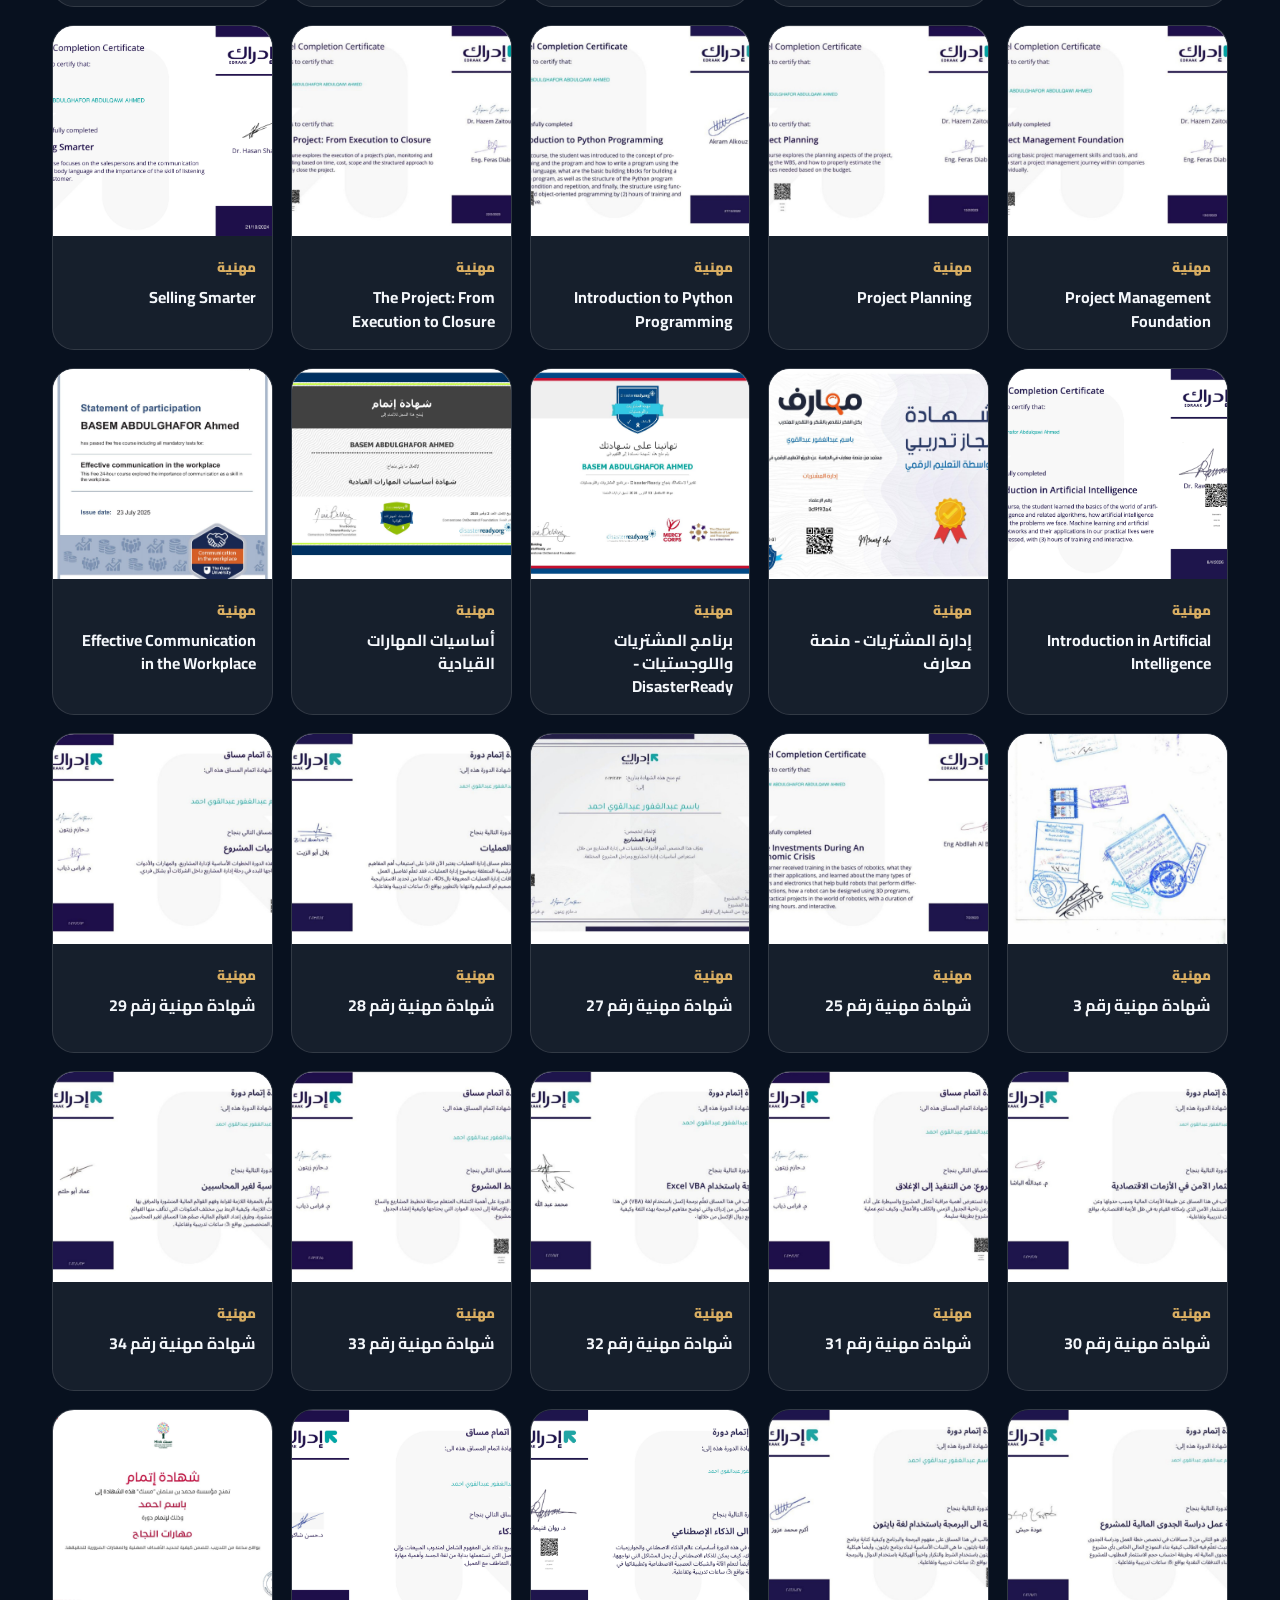
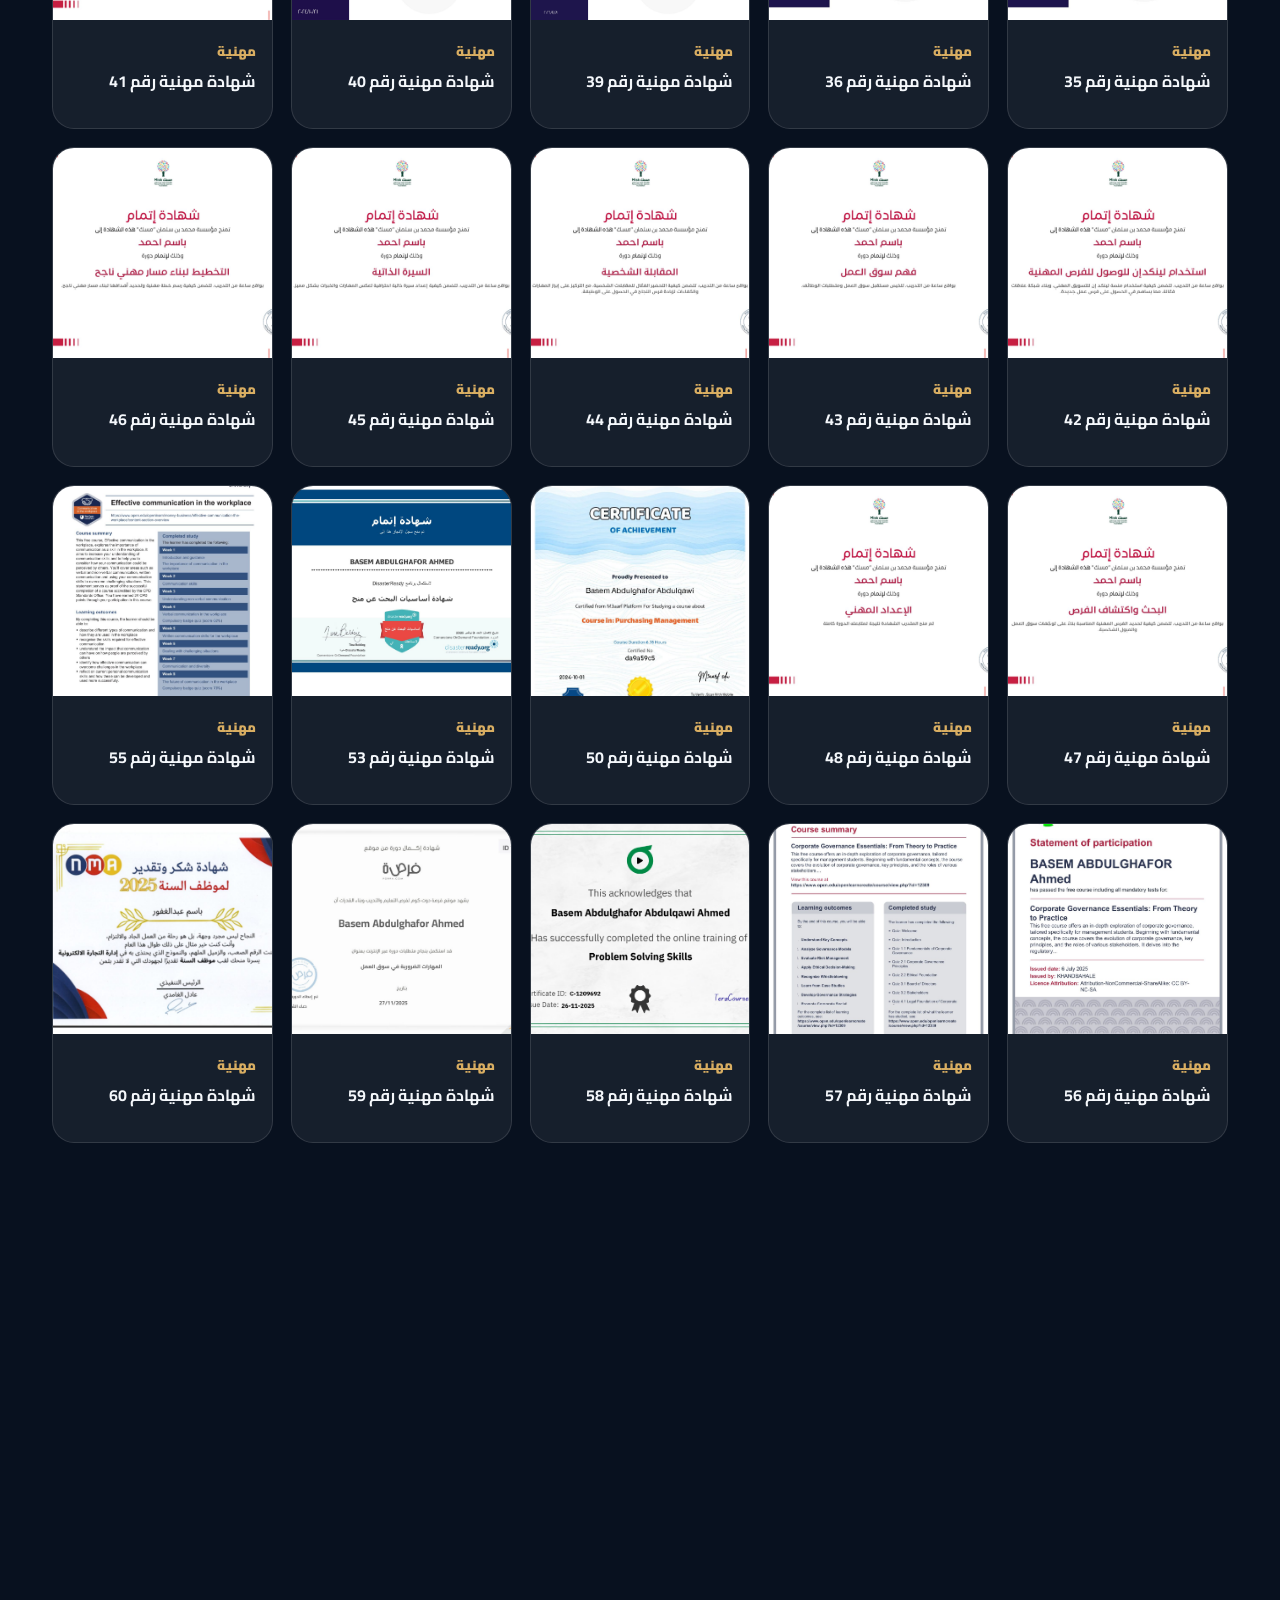
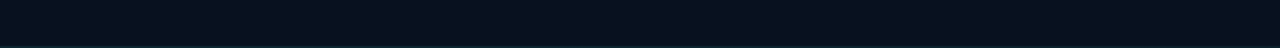
==== commit d0b2b16d: "Update admin.html" ====
--- a/admin.html
+++ b/admin.html
@@ -11,6 +11,16 @@
   <link rel="stylesheet" href="admin.css" />
 </head>
 <body class="admin-body">
+<script>
+const password = "711044055";
+
+const userPassword = prompt("أدخل كلمة مرور لوحة التحكم");
+
+if (userPassword !== password) {
+    alert("كلمة المرور غير صحيحة");
+    window.location.href = "index.html";
+}
+</script>
   <main class="admin-shell">
     <header class="admin-header">
       <div>
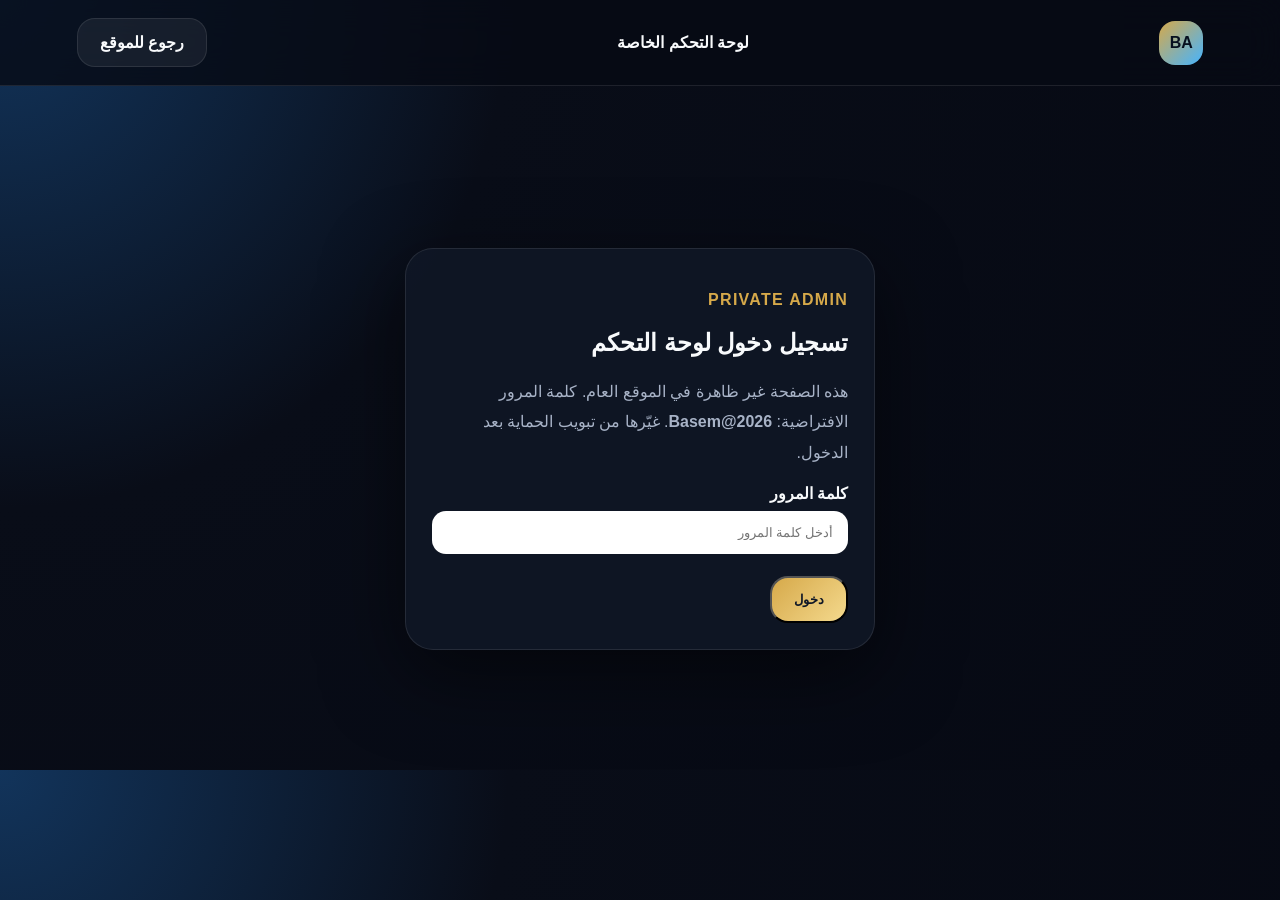
==== commit ae84831f: "Add files via upload" ====
--- a/admin.html
+++ b/admin.html
@@ -3,92 +3,652 @@
 <head>
   <meta charset="UTF-8" />
   <meta name="viewport" content="width=device-width, initial-scale=1.0" />
-  <title>لوحة التحكم | تعديل الموقع</title>
-  <link rel="preconnect" href="https://fonts.googleapis.com">
-  <link rel="preconnect" href="https://fonts.gstatic.com" crossorigin>
-  <link href="https://fonts.googleapis.com/css2?family=Cairo:wght@400;500;600;700;800&display=swap" rel="stylesheet">
+  <title>لوحة التحكم الخاصة | باسم عبدالغفور</title>
   <link rel="stylesheet" href="style.css" />
-  <link rel="stylesheet" href="admin.css" />
+  <style>
+    .admin-wrap{max-width:1180px;margin:auto;padding:92px 6vw 50px}.login-box,.admin-panel{background:var(--panel);border:1px solid var(--line);border-radius:28px;padding:26px;box-shadow:var(--shadow)}
+    .login-box{max-width:470px;margin:70px auto}.admin-tabs{display:flex;gap:10px;flex-wrap:wrap;margin:24px 0}.tab-btn{border:1px solid var(--line);background:rgba(255,255,255,.06);color:var(--text);border-radius:999px;padding:11px 16px;cursor:pointer;font-family:inherit}.tab-btn.active{background:linear-gradient(135deg,var(--gold),#fff1b4);color:#111}
+    .tab{display:none}.tab.active{display:block}.form-grid{display:grid;grid-template-columns:repeat(auto-fit,minmax(260px,1fr));gap:16px}.field{display:flex;flex-direction:column;gap:8px}.field label{font-weight:800}.field input,.field textarea,.field select{width:100%;padding:13px 14px;border-radius:14px;border:1px solid var(--line);background:#fff;color:#111;font-family:inherit}.field textarea{min-height:120px}.admin-actions{display:flex;gap:12px;flex-wrap:wrap;margin-top:22px}.danger{background:#461d24;color:#fff;border:1px solid #9f394b}.section-item{border:1px solid var(--line);border-radius:20px;padding:16px;margin:12px 0;background:rgba(255,255,255,.04)}.small-note{color:var(--muted);line-height:1.9}.hidden{display:none!important}.success{background:rgba(40,170,100,.12);border:1px solid rgba(40,170,100,.35);padding:12px;border-radius:14px;margin-top:14px}.code{direction:ltr;text-align:left;background:#07111f;border:1px solid var(--line);border-radius:16px;padding:14px;white-space:pre-wrap;color:#dbeafe}
+  </style>
 </head>
-<body class="admin-body">
-<script>
-const password = "711044055";
-
-const userPassword = prompt("أدخل كلمة مرور لوحة التحكم");
-
-if (userPassword !== password) {
-    alert("كلمة المرور غير صحيحة");
-    window.location.href = "index.html";
-}
-</script>
-  <main class="admin-shell">
-    <header class="admin-header">
-      <div>
-        <p class="eyebrow">لوحة تحكم عربية سهلة لإدارة الموقع</p>
-        <h1>تعديل محتوى الموقع</h1>
-        <p>يمكنك تعديل البيانات، إظهار أو إخفاء الأقسام، إضافة أقسام جديدة، وتصدير نسخة احتياطية.</p>
-      </div>
+<body>
+  <header class="site-header">
+    <a class="brand" href="index.html">BA</a>
+    <strong>لوحة التحكم الخاصة</strong>
+    <a class="secondary-btn" href="index.html">رجوع للموقع</a>
+  </header>
+
+  <main class="admin-wrap">
+    <section id="loginBox" class="login-box">
+      <p class="eyebrow">Private Admin</p>
+      <h1>تسجيل دخول لوحة التحكم</h1>
+      <p class="small-note">هذه الصفحة غير ظاهرة في الموقع العام. كلمة المرور الافتراضية: <b>Basem@2026</b>. غيّرها من تبويب الحماية بعد الدخول.</p>
+      <div class="field"><label>كلمة المرور</label><input id="passwordInput" type="password" placeholder="أدخل كلمة المرور"></div>
+      <div class="admin-actions"><button class="primary-btn" id="loginBtn">دخول</button></div>
+      <div id="loginMsg"></div>
+    </section>
+
+    <section id="adminPanel" class="admin-panel hidden">
+      <p class="eyebrow">Admin Panel</p>
+      <h1>إدارة محتوى الموقع بالكامل</h1>
+      <p class="small-note">يمكنك تعديل الخبرات، المهارات، المشاريع، الإنجازات، وإضافة أقسام جديدة تظهر قبل قسم الشهادات.</p>
+
+      <div class="admin-tabs">
+        <button class="tab-btn active" data-tab="basic">البيانات الأساسية</button>
+        <button class="tab-btn" data-tab="about">النبذة والإحصائيات</button>
+        <button class="tab-btn" data-tab="links">بيانات التواصل والملفات</button>
+        <button class="tab-btn" data-tab="experiences">الخبرات العملية</button>
+        <button class="tab-btn" data-tab="skillsAdmin">المهارات الأساسية</button>
+        <button class="tab-btn" data-tab="achievementsAdmin">الإنجازات</button>
+        <button class="tab-btn" data-tab="projectsAdmin">المشاريع</button>
+        <button class="tab-btn" data-tab="sections">إضافة أقسام قبل الشهادات</button>
+        <button class="tab-btn" data-tab="design">تخصيص الألوان والخلفية</button>
+        <button class="tab-btn" data-tab="certificatesAdmin">الشهادات</button>
+        <button class="tab-btn" data-tab="security">الحماية</button>
+        <button class="tab-btn" data-tab="backup">نسخ احتياطي</button>
+      </div>
+
+      <div id="basic" class="tab active">
+        <div class="form-grid">
+          <div class="field"><label>الاسم</label><input id="name"></div>
+          <div class="field"><label>المسمى الوظيفي</label><input id="title"></div>
+          <div class="field"><label>عنوان البطاقة الصغيرة</label><input id="cardTitle"></div>
+          <div class="field"><label>النص أسفل البطاقة</label><input id="cardSubtitle"></div>
+          <div class="field"><label>النص الرئيسي في الصفحة الأولى</label><textarea id="heroText"></textarea></div>
+        </div>
+      </div>
+
+      <div id="about" class="tab">
+        <div class="form-grid">
+          <div class="field"><label>نبذة احترافية</label><textarea id="aboutText"></textarea></div>
+          <div class="field"><label>سنوات الخبرة</label><input id="yearsStat"></div>
+          <div class="field"><label>عدد الشهادات</label><input id="certStat"></div>
+          <div class="field"><label>المناصب والخبرات</label><input id="rolesStat"></div>
+        </div>
+      </div>
+
+      <div id="links" class="tab">
+        <p class="small-note">تحكم كامل في بيانات التواصل أسفل الصفحة. يمكنك تعديل الجوال، LinkedIn، البريد، الموقع، وإضافة أي حقول جديدة مثل واتساب أو GitHub.</p>
+        <div class="form-grid">
+          <div class="field"><label>رابط LinkedIn الأساسي</label><input id="linkedin"></div>
+          <div class="field"><label>البريد الإلكتروني الأساسي</label><input id="email"></div>
+        </div>
+        <h3 style="margin-top:24px">حقول بيانات التواصل</h3>
+        <div id="contactFieldsList"></div>
+        <button class="secondary-btn" id="addContactFieldBtn">+ إضافة حقل تواصل جديد</button>
+        <div class="form-grid" style="margin-top:22px">
+          <div class="field"><label>رفع صورة شخصية جديدة</label><input type="file" disabled><small class="small-note">في نسخة GitHub/Vercel الثابتة يتم استبدال الصورة داخل assets/img/profile.jpg ثم رفع الملفات.</small></div>
+          <div class="field"><label>رفع CV أو شهادة</label><input type="file" disabled><small class="small-note">الرفع الحقيقي يحتاج قاعدة بيانات/تخزين مثل Supabase.</small></div>
+        </div>
+      </div>
+
+      <div id="experiences" class="tab">
+        <p class="small-note">تحكم كامل في قسم الخبرات العملية: إضافة، تعديل، حذف، وترتيب يدوي بالسحب غير مضاف حاليًا؛ يمكنك القص واللصق لتغيير الترتيب.</p>
+        <div id="experiencesList"></div>
+        <button class="secondary-btn" id="addExperienceBtn">+ إضافة خبرة عملية</button>
+      </div>
+
+      <div id="skillsAdmin" class="tab">
+        <p class="small-note">تحكم كامل في قسم المهارات الأساسية.</p>
+        <div id="skillsList"></div>
+        <button class="secondary-btn" id="addSkillBtn">+ إضافة مهارة</button>
+      </div>
+
+      <div id="achievementsAdmin" class="tab">
+        <p class="small-note">تحكم كامل في بطاقات الإنجازات.</p>
+        <div id="achievementsList"></div>
+        <button class="secondary-btn" id="addAchievementBtn">+ إضافة إنجاز</button>
+      </div>
+
+      <div id="projectsAdmin" class="tab">
+        <p class="small-note">تحكم كامل في بطاقات المشاريع.</p>
+        <div id="projectsList"></div>
+        <button class="secondary-btn" id="addProjectBtn">+ إضافة مشروع</button>
+      </div>
+
+      <div id="sections" class="tab">
+        <p class="small-note">هذه الأقسام ستظهر تلقائيًا في الموقع قبل قسم الشهادات.</p>
+        <div id="sectionsList"></div>
+        <button class="secondary-btn" id="addSectionBtn">+ إضافة قسم جديد</button>
+      </div>
+
+
+      <div id="design" class="tab">
+        <p class="small-note">تحكم مباشر في ألوان الصفحة والخلفية. بعد الحفظ افتح الموقع لمشاهدة التغييرات.</p>
+        <div class="form-grid">
+          <div class="field"><label>لون الخلفية الأساسي</label><input id="designBg" type="color"></div>
+          <div class="field"><label>لون الخلفية الثاني</label><input id="designBg2" type="color"></div>
+          <div class="field"><label>لون البطاقات</label><input id="designPanel" type="color"></div>
+          <div class="field"><label>لون النص الأساسي</label><input id="designText" type="color"></div>
+          <div class="field"><label>لون النص الفرعي</label><input id="designMuted" type="color"></div>
+          <div class="field"><label>اللون الذهبي / الرئيسي</label><input id="designGold" type="color"></div>
+          <div class="field"><label>اللون الأزرق / الثانوي</label><input id="designBlue" type="color"></div>
+          <div class="field"><label>لون الأزرار</label><input id="designButton" type="color"></div>
+          <div class="field"><label>صورة الخلفية URL اختياري</label><input id="designBackgroundImage" placeholder="assets/img/background.jpg أو رابط صورة"></div>
+          <div class="field"><label>شفافية البطاقات من 0 إلى 100</label><input id="designPanelOpacity" type="number" min="0" max="100"></div>
+          <div class="field"><label>استدارة الحواف px</label><input id="designRadius" type="number" min="0" max="60"></div>
+          <div class="field"><label>تشغيل الحركات</label><select id="designAnimations"><option value="on">تشغيل</option><option value="off">إيقاف</option></select></div>
+        </div>
+        <div class="admin-actions">
+          <button class="secondary-btn" id="darkPresetBtn" type="button">قالب داكن فاخر</button>
+          <button class="secondary-btn" id="lightPresetBtn" type="button">قالب فاتح</button>
+          <button class="secondary-btn" id="bluePresetBtn" type="button">قالب أزرق تنفيذي</button>
+        </div>
+      </div>
+
+      <div id="certificatesAdmin" class="tab">
+        <p class="small-note">تحكم كامل في قسم الشهادات: تعديل الأسماء، الجهة، التاريخ، التصنيف، إضافة وحذف الشهادات. التصنيف الذي تكتبه هنا يظهر تلقائيًا كزر فلترة في الموقع مثل: الشهادات الأكاديمية، شهادات الخبرة، إدارة المشاريع، إدارة العمليات.</p>
+        <div class="form-grid">
+          <div class="field"><label>عنوان قسم الشهادات</label><input id="certificatesTitleInput"></div>
+          <div class="field"><label>نص قسم الشهادات</label><textarea id="certificatesIntroInput"></textarea></div>
+          <div class="field"><label>نص زر تحميل الشهادات</label><input id="certificatesButtonInput"></div>
+          <div class="field"><label>رابط ملف الشهادات PDF</label><input id="certificatesFileInput" placeholder="assets/certificates/Basem_Certificates_61.pdf"></div>
+        </div>
+        <datalist id="certificateCategories"><option value="أكاديمية"><option value="مهنية"><option value="خبرات"><option value="المؤهلات الأكاديمية"><option value="الخبرة العملية"><option value="إدارة العمليات"><option value="إدارة المشاريع"><option value="التسويق الرقمي"><option value="تحليل البيانات"><option value="البرمجة"><option value="الموارد البشرية"></datalist>
+        <h3 style="margin-top:24px">أسماء الشهادات</h3>
+        <div id="certificatesList"></div>
+        <button class="secondary-btn" id="addCertificateBtn">+ إضافة شهادة جديدة</button>
+      </div>
+
+      <div id="security" class="tab">
+        <div class="form-grid">
+          <div class="field"><label>كلمة مرور جديدة</label><input id="newPassword" type="password" placeholder="اتركها فارغة إذا لا تريد التغيير"></div>
+        </div>
+        <p class="small-note">تنبيه: هذه حماية مناسبة لإخفاء لوحة ثابتة عن الزوار العاديين، لكنها ليست حماية سيرفر حقيقية. للحماية الكاملة والتحكم من أي جهاز نحتاج ربط Supabase Auth أو Backend.</p>
+      </div>
+
+      <div id="backup" class="tab">
+        <p class="small-note">صدّر بياناتك كنسخة احتياطية، أو الصق نسخة JSON لاسترجاعها.</p>
+        <textarea id="backupText" class="code" rows="10"></textarea>
+        <div class="admin-actions"><button class="secondary-btn" id="exportBtn">تحديث كود النسخة</button><button class="secondary-btn" id="importBtn">استيراد البيانات</button></div>
+      </div>
+
       <div class="admin-actions">
-        <a class="secondary-btn" href="index.html">عرض الموقع</a>
-        <button id="saveAll" class="primary-btn" type="button">حفظ كل التعديلات</button>
-        <button id="exportData" class="secondary-btn" type="button">تصدير JSON</button>
-        <button id="resetData" class="danger-btn" type="button">استعادة الافتراضي</button>
-      </div>
-    </header>
-
-    <section class="admin-card quick-panel">
-      <h2>تحكم سريع بالأقسام</h2>
-      <div class="toggle-grid">
-        <label><input type="checkbox" data-section-visible="about"> إظهار قسم النبذة</label>
-        <label><input type="checkbox" data-section-visible="experience"> إظهار قسم الخبرات</label>
-        <label><input type="checkbox" data-section-visible="education"> إظهار قسم التعليم</label>
-        <label><input type="checkbox" data-section-visible="certificates"> إظهار قسم الشهادات</label>
-        <label><input type="checkbox" data-section-visible="contact"> إظهار قسم التواصل</label>
-      </div>
-    </section>
-
-    <section class="admin-card">
-      <h2>البيانات الأساسية</h2>
-      <div class="form-grid">
-        <label>الاسم بالعربي<input data-field="brandNameAr" /></label>
-        <label>الاسم بالإنجليزي<input data-field="brandNameEn" /></label>
-        <label>الوصف المختصر عربي<input data-field="eyebrowAr" /></label>
-        <label>الوصف المختصر إنجليزي<input data-field="eyebrowEn" /></label>
-        <label>العنوان الرئيسي عربي<input data-field="heroNameAr" /></label>
-        <label>العنوان الرئيسي إنجليزي<input data-field="heroNameEn" /></label>
-        <label class="full">النص التعريفي عربي<textarea data-field="heroTextAr"></textarea></label>
-        <label class="full">النص التعريفي إنجليزي<textarea data-field="heroTextEn"></textarea></label>
-        <label>الموقع عربي<input data-field="locationAr" /></label>
-        <label>الموقع إنجليزي<input data-field="locationEn" /></label>
-        <label>البريد الإلكتروني<input data-field="email" type="email" /></label>
-        <label>رابط LinkedIn<input data-field="linkedin" /></label>
-        <label>رابط السيرة الذاتية عربي<input data-field="cvAr" placeholder="assets/docs/cv-ar.pdf" /></label>
-        <label>رابط السيرة الذاتية إنجليزي<input data-field="cvEn" placeholder="assets/docs/cv-en.pdf" /></label>
-        <label class="full">نص بطاقة الملف الشخصي عربي<textarea data-field="profileTextAr"></textarea></label>
-        <label class="full">نص بطاقة الملف الشخصي إنجليزي<textarea data-field="profileTextEn"></textarea></label>
-        <label class="full">نبذة مهنية عربي<textarea data-field="aboutAr"></textarea></label>
-        <label class="full">نبذة مهنية إنجليزي<textarea data-field="aboutEn"></textarea></label>
-      </div>
-    </section>
-
-    <section class="admin-card">
-      <div class="admin-section-title">
-        <h2>الأقسام الإضافية</h2>
-        <button id="addSection" class="secondary-btn" type="button">+ إضافة قسم جديد</button>
-      </div>
-      <p class="muted">أضف أي قسم تريده مثل: الخدمات، المشاريع، المهارات، الإنجازات. سيظهر القسم الجديد قبل قسم التواصل في الموقع.</p>
-      <div id="sectionEditor" class="section-editor"></div>
-    </section>
-
-    <section class="admin-card">
-      <div class="admin-section-title">
-        <h2>الشهادات</h2>
-        <button id="addCert" class="secondary-btn" type="button">+ إضافة شهادة</button>
-      </div>
-      <p class="muted">ضع اسم صورة الشهادة الموجودة داخل مجلد <code>assets/certificates</code> مثل: <code>cert-01.jpg</code></p>
-      <div id="certEditor" class="cert-editor"></div>
+        <button class="primary-btn" id="saveBtn">حفظ التعديلات</button>
+        <button class="secondary-btn" id="previewBtn">معاينة الموقع</button>
+        <button class="danger tab-btn" id="resetBtn">مسح التعديلات المحلية</button>
+        <button class="secondary-btn" id="logoutBtn">خروج</button>
+      </div>
+      <div id="saveMsg"></div>
     </section>
   </main>
-  <script src="admin.js"></script>
+
+<script>
+const DEFAULT_PASSWORD = 'Basem@2026';
+const defaultCertificates = [
+  {
+    "name": "بكالوريوس لغة إنجليزية",
+    "issuer": "جامعة ذمار",
+    "date": "2009",
+    "category": "المؤهلات الأكاديمية"
+  },
+  {
+    "name": "دبلوم التنمية البشرية",
+    "issuer": "أكاديمية العلوم",
+    "date": "2013",
+    "category": "الإدارة والتطوير"
+  },
+  {
+    "name": "أساسيات التسويق الرقمي",
+    "issuer": "Google",
+    "date": "2022",
+    "category": "التسويق الرقمي"
+  },
+  {
+    "name": "Designing the Future of Work",
+    "issuer": "UNSW Sydney / Coursera",
+    "date": "2022",
+    "category": "الإدارة والعمل"
+  },
+  {
+    "name": "Preparing to Manage Human Resources",
+    "issuer": "University of Minnesota / Coursera",
+    "date": "2022",
+    "category": "الموارد البشرية"
+  },
+  {
+    "name": "Create an Employee Feedback Survey with TypeForm",
+    "issuer": "Coursera Project Network",
+    "date": "2022",
+    "category": "الموارد البشرية"
+  },
+  {
+    "name": "Develop a Company Website with Wix",
+    "issuer": "Coursera Project Network",
+    "date": "2022",
+    "category": "المواقع الرقمية"
+  },
+  {
+    "name": "Introduction to Microsoft Excel",
+    "issuer": "Coursera Project Network",
+    "date": "2022",
+    "category": "تحليل البيانات"
+  },
+  {
+    "name": "Create a Custom Marketing Analytics Dashboard in Data Studio",
+    "issuer": "Coursera Project Network",
+    "date": "2022",
+    "category": "تحليل البيانات"
+  },
+  {
+    "name": "Create a Project Charter with Google Docs",
+    "issuer": "Coursera Project Network",
+    "date": "2022",
+    "category": "إدارة المشاريع"
+  },
+  {
+    "name": "Introduction to Business Analysis Using Spreadsheets: Basics",
+    "issuer": "Coursera Project Network",
+    "date": "2022",
+    "category": "تحليل الأعمال"
+  },
+  {
+    "name": "Construct Stock Market Indices",
+    "issuer": "Coursera Project Network",
+    "date": "2022",
+    "category": "الأعمال والمالية"
+  },
+  {
+    "name": "International Commercial Correspondence",
+    "issuer": "عالم الدواء للتجارة والاستثمار",
+    "date": "2009",
+    "category": "الخبرة العملية"
+  },
+  {
+    "name": "التوزيع والتحصيل",
+    "issuer": "شركة تلد للتجارة العامة",
+    "date": "2012",
+    "category": "الخبرة العملية"
+  },
+  {
+    "name": "Accounting for Non-Accountants",
+    "issuer": "إدراك",
+    "date": "2022",
+    "category": "المالية"
+  },
+  {
+    "name": "How to Do a Financial Feasibility Study for a Business",
+    "issuer": "إدراك",
+    "date": "2022",
+    "category": "المالية"
+  },
+  {
+    "name": "Programming VBA using Excel",
+    "issuer": "إدراك",
+    "date": "2022",
+    "category": "Excel والبرمجة"
+  },
+  {
+    "name": "Operations Management",
+    "issuer": "إدراك",
+    "date": "2023",
+    "category": "إدارة العمليات"
+  },
+  {
+    "name": "Project Management",
+    "issuer": "إدراك",
+    "date": "2023",
+    "category": "إدارة المشاريع"
+  },
+  {
+    "name": "Project Management Foundation",
+    "issuer": "إدراك",
+    "date": "2023",
+    "category": "إدارة المشاريع"
+  },
+  {
+    "name": "Project Planning",
+    "issuer": "إدراك",
+    "date": "2023",
+    "category": "إدارة المشاريع"
+  },
+  {
+    "name": "The Project: From Execution to Closure",
+    "issuer": "إدراك",
+    "date": "2023",
+    "category": "إدارة المشاريع"
+  },
+  {
+    "name": "Introduction to Python Programming",
+    "issuer": "إدراك",
+    "date": "2022",
+    "category": "البرمجة"
+  },
+  {
+    "name": "Safe Investments During An Economic Crisis",
+    "issuer": "إدراك",
+    "date": "2023",
+    "category": "الأعمال والمالية"
+  },
+  {
+    "name": "إدارة المشاريع",
+    "issuer": "إدراك",
+    "date": "2023",
+    "category": "إدارة المشاريع"
+  },
+  {
+    "name": "أساسيات المشروع",
+    "issuer": "إدراك",
+    "date": "2023",
+    "category": "إدارة المشاريع"
+  },
+  {
+    "name": "إدارة العمليات",
+    "issuer": "إدراك",
+    "date": "2023",
+    "category": "إدارة العمليات"
+  },
+  {
+    "name": "الاستثمار الآمن في الأزمات الاقتصادية",
+    "issuer": "إدراك",
+    "date": "2023",
+    "category": "الأعمال والمالية"
+  },
+  {
+    "name": "المشروع: من التنفيذ إلى الإغلاق",
+    "issuer": "إدراك",
+    "date": "2023",
+    "category": "إدارة المشاريع"
+  },
+  {
+    "name": "البرمجة باستخدام Excel VBA",
+    "issuer": "إدراك",
+    "date": "2022",
+    "category": "Excel والبرمجة"
+  },
+  {
+    "name": "تخطيط المشروع",
+    "issuer": "إدراك",
+    "date": "2023",
+    "category": "إدارة المشاريع"
+  },
+  {
+    "name": "المحاسبة لغير المحاسبين",
+    "issuer": "إدراك",
+    "date": "2022",
+    "category": "المالية"
+  },
+  {
+    "name": "كيفية عمل دراسة الجدوى المالية للمشروع",
+    "issuer": "إدراك",
+    "date": "2022",
+    "category": "المالية"
+  },
+  {
+    "name": "مقدمة إلى البرمجة باستخدام لغة بايثون",
+    "issuer": "إدراك",
+    "date": "2022",
+    "category": "البرمجة"
+  },
+  {
+    "name": "Selling Smarter",
+    "issuer": "إدراك",
+    "date": "2024",
+    "category": "المبيعات"
+  },
+  {
+    "name": "Introduction in Artificial Intelligence",
+    "issuer": "إدراك",
+    "date": "2026",
+    "category": "الذكاء الاصطناعي"
+  },
+  {
+    "name": "مقدمة إلى الذكاء الاصطناعي",
+    "issuer": "إدراك",
+    "date": "2026",
+    "category": "الذكاء الاصطناعي"
+  },
+  {
+    "name": "البيع بذكاء",
+    "issuer": "إدراك",
+    "date": "2024",
+    "category": "المبيعات"
+  },
+  {
+    "name": "مهارات النجاح",
+    "issuer": "منصة تدريبية",
+    "date": "2025",
+    "category": "التطوير المهني"
+  },
+  {
+    "name": "استخدام لينكدإن للوصول للفرص المهنية",
+    "issuer": "منصة تدريبية",
+    "date": "2025",
+    "category": "التطوير المهني"
+  },
+  {
+    "name": "فهم سوق العمل",
+    "issuer": "منصة تدريبية",
+    "date": "2025",
+    "category": "التطوير المهني"
+  },
+  {
+    "name": "المقابلة الشخصية",
+    "issuer": "منصة تدريبية",
+    "date": "2025",
+    "category": "التطوير المهني"
+  },
+  {
+    "name": "السيرة الذاتية",
+    "issuer": "منصة تدريبية",
+    "date": "2025",
+    "category": "التطوير المهني"
+  },
+  {
+    "name": "التخطيط لبناء مسار مهني ناجح",
+    "issuer": "منصة تدريبية",
+    "date": "2025",
+    "category": "التطوير المهني"
+  },
+  {
+    "name": "البحث واكتشاف الفرص",
+    "issuer": "منصة تدريبية",
+    "date": "2025",
+    "category": "التطوير المهني"
+  },
+  {
+    "name": "الإعداد المهني",
+    "issuer": "منصة تدريبية",
+    "date": "2025",
+    "category": "التطوير المهني"
+  },
+  {
+    "name": "إدارة المشتريات",
+    "issuer": "منصة معارف",
+    "date": "2024",
+    "category": "المشتريات"
+  },
+  {
+    "name": "برنامج المشتريات واللوجستيات",
+    "issuer": "DisasterReady",
+    "date": "2024",
+    "category": "المشتريات واللوجستيات"
+  },
+  {
+    "name": "أساسيات المهارات القيادية",
+    "issuer": "DisasterReady",
+    "date": "2025",
+    "category": "القيادة"
+  },
+  {
+    "name": "أساسيات البحث عن منح",
+    "issuer": "DisasterReady",
+    "date": "2025",
+    "category": "التطوير المهني"
+  },
+  {
+    "name": "Effective Communication in the Workplace",
+    "issuer": "OpenLearn",
+    "date": "2025",
+    "category": "الاتصال"
+  },
+  {
+    "name": "Corporate Governance Essentials: From Theory to Practice",
+    "issuer": "OpenLearn Create",
+    "date": "2025",
+    "category": "الحوكمة"
+  },
+  {
+    "name": "المهارات الضرورية في سوق العمل",
+    "issuer": "منصة تدريبية",
+    "date": "2025",
+    "category": "التطوير المهني"
+  },
+  {
+    "name": "التخطيط الإستراتيجي",
+    "issuer": "أكاديمية العلوم",
+    "date": "2013",
+    "category": "الإدارة والتطوير"
+  },
+  {
+    "name": "إدارة الوقت",
+    "issuer": "أكاديمية العلوم",
+    "date": "2013",
+    "category": "الإدارة والتطوير"
+  },
+  {
+    "name": "فنون التعامل",
+    "issuer": "أكاديمية العلوم",
+    "date": "2013",
+    "category": "الإدارة والتطوير"
+  },
+  {
+    "name": "إدارة الاجتماعات",
+    "issuer": "أكاديمية العلوم",
+    "date": "2013",
+    "category": "الإدارة والتطوير"
+  },
+  {
+    "name": "طرق التدريس",
+    "issuer": "أكاديمية العلوم",
+    "date": "2013",
+    "category": "التعليم والتدريب"
+  },
+  {
+    "name": "القيادة وصناعة القائد",
+    "issuer": "أكاديمية العلوم",
+    "date": "2013",
+    "category": "القيادة"
+  },
+  {
+    "name": "فن الإلقاء والخطابة",
+    "issuer": "أكاديمية العلوم",
+    "date": "2013",
+    "category": "الاتصال"
+  },
+  {
+    "name": "مهارات التواصل والتأثير",
+    "issuer": "أكاديمية العلوم",
+    "date": "2013",
+    "category": "الاتصال"
+  }
+];
+const defaults = {
+  name:'باسم عبدالغفور عبدالقوي أحمد',
+  title:'مدير عمليات | التجارة الإلكترونية | سلاسل الإمداد',
+  heroText:'أكثر من 15 عامًا من الخبرة في إدارة العمليات، المشتريات، اللوجستيات، سلاسل الإمداد، التجارة الإلكترونية، تحليل البيانات والتحول الرقمي.',
+  cardTitle:'Operations • E-Commerce • Supply Chain',
+  cardSubtitle:'Transforming operations into sustainable growth',
+  aboutText:'مدير عمليات محترف بخبرة واسعة في تحسين العمليات التشغيلية، إدارة الموردين، تنسيق الشحن والاستيراد، إدارة منصات التجارة الإلكترونية، وتطوير استراتيجيات الأعمال الرقمية. أمتلك خلفية قوية في إدارة البيانات، الأنظمة، التقارير التشغيلية، وقيادة فرق العمل لتحقيق كفاءة أعلى ونتائج قابلة للقياس.',
+  yearsStat:'15+', certStat:'61', rolesStat:'7+',
+  linkedin:'https://www.linkedin.com/in/basem-al-shameri-b1a848395',
+  email:'basemalshameri6@gmail.com',
+  phone:'+966504319217',
+  contactFields:[
+    {label:'الموقع', value:'الدمام، المملكة العربية السعودية', link:''},
+    {label:'الجوال', value:'+966504319217', link:'tel:+966504319217'},
+    {label:'البريد', value:'basemalshameri6@gmail.com', link:'mailto:basemalshameri6@gmail.com'},
+    {label:'LinkedIn', value:'www.linkedin.com/in/basem-al-shameri-b1a848395', link:'https://www.linkedin.com/in/basem-al-shameri-b1a848395'}
+  ],
+  experiences:[
+    {period:'2024 - الآن', title:'مدير العمليات - شركة شاطئ الوصل التجارية NMA', description:'إدارة عمليات التجارة الإلكترونية، متابعة مؤشرات الأداء، تطوير النمو الرقمي، والتنسيق بين الإدارات.'},
+    {period:'2018 - 2024', title:'إدخال بيانات وتقنية معلومات - شركة التسويق السعودية', description:'إدارة قواعد البيانات، إعداد التقارير، دعم الأنظمة التقنية، وتحسين جودة البيانات.'},
+    {period:'2012 - 2014', title:'مندوب مبيعات ولوجستيات - MBE للشحن', description:'إدارة عمليات الشحن الجوي والبحري، متابعة العملاء، وتنسيق عمليات الشحن.'},
+    {period:'2009 - 2012', title:'مشتريات خارجية، مبيعات، توزيع وتحصيل', description:'إدارة المشتريات الدولية، الاعتمادات المستندية، التوزيع، المبيعات والتحصيل.'}
+  ],
+  skills:['Operations Management','E-Commerce Operations','Supply Chain','International Purchasing','Logistics','Inventory Management','ERP / Odoo','Microsoft Excel','Data Analysis','Project Management','Digital Marketing','Python Basics'],
+  achievements:[
+    {title:'تحسين العمليات',description:'تحليل سير العمل وتحسين الكفاءة التشغيلية بين الفرق والمنصات الرقمية.'},
+    {title:'تطوير الأداء الرقمي',description:'تحسين متابعة الطلبات، التنسيق التشغيلي، ورفع جودة الأداء في التجارة الإلكترونية.'},
+    {title:'تحليل البيانات',description:'إعداد تقارير تشغيلية وتحليل مؤشرات الأداء باستخدام Excel والأنظمة الداخلية.'}
+  ],
+  projects:[
+    {title:'إدارة موقع التجارة الإلكترونية',description:'متابعة العمليات اليومية وتحسين تجربة الطلبات وربط الأعمال الرقمية بالعمليات التشغيلية.'},
+    {title:'تقارير Excel تشغيلية',description:'تنظيم بيانات المبيعات والمخزون وإعداد تقارير تساعد في اتخاذ القرار.'},
+    {title:'أدوات Python مساعدة',description:'استخدام Python في معالجة البيانات والأتمتة وتحسين كفاءة الأعمال المتكررة.'}
+  ],
+  certificatesTitle:'61 شهادة احترافية',
+  certificatesIntro:'يمكنك استعراض أسماء الشهادات كاملة، وتحميل ملف الشهادات PDF، كما يمكن تعديل أسماء الشهادات أو إضافة شهادات جديدة من لوحة التحكم.',
+  certificatesButton:'تحميل الشهادات',
+  certificatesFile:'assets/certificates/Basem_Certificates_61.pdf',
+  certificates:defaultCertificates,
+  sections:[],
+  design:{bg:'#090d18', bg2:'#12345b', panel:'#111827', text:'#f8fafc', muted:'#a8b3c7', gold:'#d6a94a', blue:'#46b4ff', button:'#d6a94a', backgroundImage:'', panelOpacity:80, radius:28, animations:'on'}
+};
+function getData(){try{return {...defaults,...JSON.parse(localStorage.getItem('basemPortfolioData')||'{}')}}catch(e){return {...defaults}}}
+function setData(d){localStorage.setItem('basemPortfolioData', JSON.stringify(d));}
+function getPassword(){return localStorage.getItem('basemAdminPassword') || DEFAULT_PASSWORD;}
+function $(id){return document.getElementById(id)}
+function showPanel(){ $('loginBox').classList.add('hidden'); $('adminPanel').classList.remove('hidden'); loadForm(); }
+$('loginBtn').onclick=()=>{ if($('passwordInput').value===getPassword()){sessionStorage.setItem('basemAdminLogged','1');showPanel()} else $('loginMsg').innerHTML='<div class="success">كلمة المرور غير صحيحة.</div>'; };
+if(sessionStorage.getItem('basemAdminLogged')==='1') showPanel();
+
+document.querySelectorAll('.tab-btn[data-tab]').forEach(btn=>btn.onclick=()=>{document.querySelectorAll('.tab-btn').forEach(b=>b.classList.remove('active'));document.querySelectorAll('.tab').forEach(t=>t.classList.remove('active'));btn.classList.add('active');$(btn.dataset.tab).classList.add('active')});
+function loadForm(){const d=getData();['name','title','heroText','cardTitle','cardSubtitle','aboutText','yearsStat','certStat','rolesStat','linkedin','email'].forEach(k=>$(k).value=d[k]||''); $('certificatesTitleInput').value=d.certificatesTitle||''; $('certificatesIntroInput').value=d.certificatesIntro||''; $('certificatesButtonInput').value=d.certificatesButton||''; $('certificatesFileInput').value=d.certificatesFile||'';renderContactFieldsAdmin(d.contactFields||[]);renderExperiences(d.experiences||[]);renderSkills(d.skills||[]);renderCardsAdmin('achievementsList',d.achievements||[],'achievement');renderCardsAdmin('projectsList',d.projects||[],'project');renderSections(d.sections||[]);loadDesign(d.design||defaults.design);renderCertificatesAdmin(d.certificates||defaultCertificates);$('backupText').value=JSON.stringify(d,null,2)}
+function renderExperiences(experiences){const box=$('experiencesList');box.innerHTML='';experiences.forEach((x,i)=>{const div=document.createElement('div');div.className='experience-item section-item';div.innerHTML=`<div class="form-grid"><div class="field"><label>الفترة</label><input data-exp="period" value="${esc(x.period||'')}"></div><div class="field"><label>المسمى والشركة</label><input data-exp="title" value="${esc(x.title||'')}"></div><div class="field"><label>الوصف</label><textarea data-exp="description">${esc(x.description||'')}</textarea></div></div><button class="danger tab-btn" onclick="removeExperience(${i})">حذف الخبرة</button>`;box.appendChild(div)})}
+function renderSkills(skills){const box=$('skillsList');box.innerHTML='';skills.forEach((skill,i)=>{const div=document.createElement('div');div.className='skill-item section-item';div.innerHTML=`<div class="form-grid"><div class="field"><label>اسم المهارة</label><input data-skill value="${esc(skill||'')}"></div></div><button class="danger tab-btn" onclick="removeSkill(${i})">حذف المهارة</button>`;box.appendChild(div)})}
+function renderCardsAdmin(boxId, items, type){const box=$(boxId);box.innerHTML='';items.forEach((x,i)=>{const div=document.createElement('div');div.className=type+'-item section-item';div.innerHTML=`<div class="form-grid"><div class="field"><label>العنوان</label><input data-card="title" value="${esc(x.title||'')}"></div><div class="field"><label>الوصف</label><textarea data-card="description">${esc(x.description||'')}</textarea></div></div><button class="danger tab-btn" onclick="removeCard('${type}',${i})">حذف</button>`;box.appendChild(div)})}
+function renderContactFieldsAdmin(fields){const box=$('contactFieldsList');if(!box)return;box.innerHTML='';(fields||[]).forEach((f,i)=>{const div=document.createElement('div');div.className='contact-field-item section-item';div.innerHTML=`<div class="form-grid"><div class="field"><label>اسم الحقل</label><input data-contact="label" value="${esc(f.label||'')}" placeholder="مثال: الجوال"></div><div class="field"><label>القيمة الظاهرة</label><input data-contact="value" value="${esc(f.value||'')}" placeholder="مثال: +966504319217"></div><div class="field"><label>الرابط أو الإجراء</label><input data-contact="link" value="${esc(f.link||'')}" placeholder="مثال: tel:+966504319217 أو https://..."></div></div><button class="danger tab-btn" onclick="removeContactField(${i})">حذف الحقل</button>`;box.appendChild(div)})}
+
+function renderCertificatesAdmin(certs){const box=$('certificatesList');if(!box)return;box.innerHTML='';(certs||[]).forEach((c,i)=>{const div=document.createElement('div');div.className='certificate-item section-item';div.innerHTML=`<div class="form-grid"><div class="field"><label>اسم الشهادة</label><input data-cert="name" value="${esc(c.name||'')}"></div><div class="field"><label>الجهة المانحة</label><input data-cert="issuer" value="${esc(c.issuer||'')}"></div><div class="field"><label>التاريخ</label><input data-cert="date" value="${esc(c.date||'')}"></div><div class="field"><label>نوع الشهادة / التصنيف</label><input data-cert="category" list="certificateCategories" value="${esc(c.category||'')}"></div></div><button class="danger tab-btn" onclick="removeCertificate(${i})">حذف الشهادة</button>`;box.appendChild(div)})}
+
+function renderSections(sections){const box=$('sectionsList');box.innerHTML='';sections.forEach((s,i)=>{const div=document.createElement('div');div.className='custom-item section-item';div.innerHTML=`<div class="form-grid"><div class="field"><label>عنوان صغير</label><input data-sec="label" value="${esc(s.label||'')}"></div><div class="field"><label>عنوان القسم</label><input data-sec="title" value="${esc(s.title||'')}"></div><div class="field"><label>محتوى القسم</label><textarea data-sec="content">${esc(s.content||'')}</textarea></div></div><button class="danger tab-btn" onclick="removeSection(${i})">حذف القسم</button>`;box.appendChild(div)})}
+
+function loadDesign(design){
+  const d={...defaults.design,...(design||{})};
+  const map={designBg:'bg',designBg2:'bg2',designPanel:'panel',designText:'text',designMuted:'muted',designGold:'gold',designBlue:'blue',designButton:'button',designBackgroundImage:'backgroundImage',designPanelOpacity:'panelOpacity',designRadius:'radius',designAnimations:'animations'};
+  Object.entries(map).forEach(([id,key])=>{const el=$(id);if(el) el.value=d[key] ?? '';});
+}
+function collectDesign(){
+  const val=(id, fallback='')=>($(id)?$(id).value:fallback);
+  return {bg:val('designBg','#090d18'),bg2:val('designBg2','#12345b'),panel:val('designPanel','#111827'),text:val('designText','#f8fafc'),muted:val('designMuted','#a8b3c7'),gold:val('designGold','#d6a94a'),blue:val('designBlue','#46b4ff'),button:val('designButton','#d6a94a'),backgroundImage:val('designBackgroundImage','').trim(),panelOpacity:Number(val('designPanelOpacity',80))||80,radius:Number(val('designRadius',28))||28,animations:val('designAnimations','on')};
+}
+function setDesignPreset(kind){
+  const presets={
+    dark:{bg:'#090d18',bg2:'#12345b',panel:'#111827',text:'#f8fafc',muted:'#a8b3c7',gold:'#d6a94a',blue:'#46b4ff',button:'#d6a94a',backgroundImage:'',panelOpacity:80,radius:28,animations:'on'},
+    light:{bg:'#f8fbff',bg2:'#e8eef8',panel:'#ffffff',text:'#111827',muted:'#526071',gold:'#b8860b',blue:'#2563eb',button:'#b8860b',backgroundImage:'',panelOpacity:92,radius:24,animations:'on'},
+    blue:{bg:'#07111f',bg2:'#0e3a66',panel:'#102033',text:'#f8fafc',muted:'#b8c5d8',gold:'#f0c66a',blue:'#38bdf8',button:'#38bdf8',backgroundImage:'',panelOpacity:86,radius:30,animations:'on'}
+  };
+  loadDesign(presets[kind]||presets.dark);
+}
+
+function collectCardItems(selector){return [...document.querySelectorAll(selector)].map(item=>({title:item.querySelector('[data-card="title"]').value.trim(),description:item.querySelector('[data-card="description"]').value.trim()})).filter(x=>x.title||x.description)}
+function collectData(){let d=getData();['name','title','heroText','cardTitle','cardSubtitle','aboutText','yearsStat','certStat','rolesStat','linkedin','email'].forEach(k=>d[k]=$(k).value.trim()); d.certificatesTitle=$('certificatesTitleInput').value.trim(); d.certificatesIntro=$('certificatesIntroInput').value.trim(); d.certificatesButton=$('certificatesButtonInput').value.trim(); d.certificatesFile=$('certificatesFileInput').value.trim();d.contactFields=[...document.querySelectorAll('.contact-field-item')].map(item=>({label:item.querySelector('[data-contact="label"]').value.trim(),value:item.querySelector('[data-contact="value"]').value.trim(),link:item.querySelector('[data-contact="link"]').value.trim()})).filter(x=>x.label||x.value||x.link);d.phone=(d.contactFields.find(x=>x.label&&x.label.includes('جوال'))||{}).value||'+966504319217';d.experiences=[...document.querySelectorAll('.experience-item')].map(item=>({period:item.querySelector('[data-exp="period"]').value.trim(),title:item.querySelector('[data-exp="title"]').value.trim(),description:item.querySelector('[data-exp="description"]').value.trim()})).filter(x=>x.title||x.period||x.description);d.skills=[...document.querySelectorAll('.skill-item [data-skill]')].map(input=>input.value.trim()).filter(Boolean);d.achievements=collectCardItems('.achievement-item');d.projects=collectCardItems('.project-item');d.certificates=[...document.querySelectorAll('.certificate-item')].map(item=>({name:item.querySelector('[data-cert="name"]').value.trim(),issuer:item.querySelector('[data-cert="issuer"]').value.trim(),date:item.querySelector('[data-cert="date"]').value.trim(),category:item.querySelector('[data-cert="category"]').value.trim()})).filter(x=>x.name||x.issuer||x.date||x.category);d.sections=[...document.querySelectorAll('.custom-item')].map(item=>({label:item.querySelector('[data-sec="label"]').value.trim(),title:item.querySelector('[data-sec="title"]').value.trim(),content:item.querySelector('[data-sec="content"]').value.trim()})).filter(x=>x.title||x.content);d.design=collectDesign();return d}
+$('addContactFieldBtn').onclick=()=>{let d=collectData();d.contactFields.push({label:'حقل جديد',value:'',link:''});setData(d);loadForm();};
+window.removeContactField=(i)=>{let d=collectData();d.contactFields.splice(i,1);setData(d);loadForm();};
+$('addExperienceBtn').onclick=()=>{let d=collectData();d.experiences.push({period:'',title:'خبرة عملية جديدة',description:'اكتب وصف الخبرة هنا'});setData(d);loadForm();};
+window.removeExperience=(i)=>{let d=collectData();d.experiences.splice(i,1);setData(d);loadForm();};
+$('addSkillBtn').onclick=()=>{let d=collectData();d.skills.push('مهارة جديدة');setData(d);loadForm();};
+window.removeSkill=(i)=>{let d=collectData();d.skills.splice(i,1);setData(d);loadForm();};
+$('addAchievementBtn').onclick=()=>{let d=collectData();d.achievements.push({title:'إنجاز جديد',description:'اكتب وصف الإنجاز هنا'});setData(d);loadForm();};
+$('addProjectBtn').onclick=()=>{let d=collectData();d.projects.push({title:'مشروع جديد',description:'اكتب وصف المشروع هنا'});setData(d);loadForm();};
+window.removeCard=(type,i)=>{let d=collectData();const key=type==='achievement'?'achievements':'projects';d[key].splice(i,1);setData(d);loadForm();};
+
+$('addCertificateBtn').onclick=()=>{let d=collectData();d.certificates.push({name:'شهادة جديدة',issuer:'',date:'',category:''});setData(d);loadForm();};
+window.removeCertificate=(i)=>{let d=collectData();d.certificates.splice(i,1);setData(d);loadForm();};
+$('addSectionBtn').onclick=()=>{let d=collectData();d.sections.push({label:'New Section',title:'قسم جديد',content:'اكتب محتوى القسم هنا'});setData(d);loadForm();};
+window.removeSection=(i)=>{let d=collectData();d.sections.splice(i,1);setData(d);loadForm();};
+
+if($('darkPresetBtn')) $('darkPresetBtn').onclick=()=>setDesignPreset('dark');
+if($('lightPresetBtn')) $('lightPresetBtn').onclick=()=>setDesignPreset('light');
+if($('bluePresetBtn')) $('bluePresetBtn').onclick=()=>setDesignPreset('blue');
+$('saveBtn').onclick=()=>{const d=collectData();setData(d);if($('newPassword').value.trim()){localStorage.setItem('basemAdminPassword',$('newPassword').value.trim());$('newPassword').value=''}$('saveMsg').innerHTML='<div class="success">تم حفظ التعديلات بنجاح.</div>';$('backupText').value=JSON.stringify(d,null,2)};
+$('previewBtn').onclick=()=>window.open('index.html','_blank');
+$('logoutBtn').onclick=()=>{sessionStorage.removeItem('basemAdminLogged');location.reload()};
+$('resetBtn').onclick=()=>{if(confirm('هل تريد مسح كل التعديلات المحلية؟')){localStorage.removeItem('basemPortfolioData');loadForm();}};
+$('exportBtn').onclick=()=>$('backupText').value=JSON.stringify(collectData(),null,2);
+$('importBtn').onclick=()=>{try{const d=JSON.parse($('backupText').value);setData({...defaults,...d});loadForm();$('saveMsg').innerHTML='<div class="success">تم استيراد البيانات.</div>'}catch(e){alert('كود JSON غير صحيح')}};
+function esc(s){return String(s).replace(/[&<>"]/g,c=>({'&':'&amp;','<':'&lt;','>':'&gt;','"':'&quot;'}[c]))}
+</script>
 </body>
 </html>
--- a/style.css
+++ b/style.css
@@ -1,19 +1,16 @@
-:root{--bg:#08111f;--panel:#0e1a2e;--panel2:#13223a;--text:#f4f7fb;--muted:#9fb0c7;--line:rgba(255,255,255,.12);--accent:#39d0c5;--accent2:#d9ae62;--shadow:0 24px 80px rgba(0,0,0,.35)}*{box-sizing:border-box}html{scroll-behavior:smooth}body{margin:0;background:radial-gradient(circle at 15% 10%,rgba(57,208,197,.18),transparent 35%),radial-gradient(circle at 90% 25%,rgba(217,174,98,.14),transparent 32%),var(--bg);color:var(--text);font-family:Cairo,Inter,system-ui,sans-serif;line-height:1.75}.site-shell{max-width:1220px;margin:auto;padding:22px}.topbar{position:sticky;top:16px;z-index:10;display:flex;align-items:center;justify-content:space-between;gap:18px;padding:14px 16px;background:rgba(8,17,31,.78);backdrop-filter:blur(18px);border:1px solid var(--line);border-radius:24px;box-shadow:var(--shadow)}.brand{display:flex;align-items:center;gap:12px;color:var(--text);text-decoration:none}.brand-mark{width:46px;height:46px;border-radius:16px;display:grid;place-items:center;background:linear-gradient(135deg,var(--accent),#3e7cff);font-weight:800}.brand strong,.brand small{display:block}.brand small{color:var(--muted);font-size:12px}.nav{display:flex;gap:18px}.nav a{color:var(--muted);text-decoration:none;font-weight:700;font-size:14px}.nav a:hover{color:var(--accent)}.lang-btn,.filter{border:1px solid var(--line);background:rgba(255,255,255,.06);color:var(--text);border-radius:999px;padding:10px 16px;font-weight:800;cursor:pointer}.section{padding:92px 0}.section-grid{display:grid;grid-template-columns:1.45fr .8fr;gap:28px;align-items:stretch}.hero{min-height:680px;align-items:center}.hero-copy,.profile-card,.info-card,.contact-card,.timeline article{border:1px solid var(--line);background:linear-gradient(180deg,rgba(255,255,255,.09),rgba(255,255,255,.045));border-radius:34px;box-shadow:var(--shadow)}.hero-copy{padding:56px}.eyebrow{color:var(--accent2);font-weight:800;letter-spacing:.2px}.hero h1{font-size:clamp(42px,6vw,82px);line-height:1.1;margin:14px 0 20px}.hero-text{font-size:20px;color:#d8e1ed;max-width:760px}.hero-actions{display:flex;gap:14px;flex-wrap:wrap;margin-top:32px}.primary-btn,.secondary-btn{padding:14px 20px;border-radius:16px;font-weight:800;text-decoration:none}.primary-btn{background:linear-gradient(135deg,var(--accent),#5f8dff);color:#07101c}.secondary-btn{color:var(--text);border:1px solid var(--line)}.profile-card{padding:34px;display:flex;flex-direction:column;justify-content:center}.avatar{width:116px;height:116px;border-radius:34px;display:grid;place-items:center;background:linear-gradient(135deg,#fff,var(--accent));color:#06111f;font-size:42px;font-weight:900;margin-bottom:24px}.profile-card p,.section p{color:var(--muted)}.quick-stats{display:grid;grid-template-columns:repeat(3,1fr);gap:10px;margin-top:20px}.quick-stats span{border:1px solid var(--line);border-radius:18px;padding:14px;text-align:center}.quick-stats strong{display:block;font-size:28px;color:var(--accent)}.quick-stats small{color:var(--muted)}.section-heading{display:flex;align-items:center;gap:16px;margin-bottom:28px}.section-heading span{color:var(--accent2);font-weight:900}.section-heading h2{font-size:clamp(30px,4vw,50px);margin:0}.about-grid{display:grid;grid-template-columns:1fr 1fr;gap:28px}.about-grid>p{font-size:21px;margin:0}.skill-cloud{display:flex;gap:12px;flex-wrap:wrap;align-content:flex-start}.skill-cloud span{padding:12px 16px;border:1px solid var(--line);border-radius:999px;background:rgba(255,255,255,.06);font-weight:800}.timeline{display:grid;gap:18px}.timeline article{padding:24px 28px;position:relative}.timeline b{color:var(--accent2)}.timeline h3{margin:8px 0;font-size:22px}.cards.two{display:grid;grid-template-columns:repeat(2,1fr);gap:18px}.info-card{padding:28px}.info-card span{color:var(--accent2);font-weight:900}.cert-toolbar{display:flex;gap:12px;flex-wrap:wrap;margin-bottom:24px}.cert-toolbar input{flex:1;min-width:240px;border:1px solid var(--line);background:rgba(255,255,255,.06);color:var(--text);border-radius:999px;padding:13px 18px;font:inherit}.filter.active{background:var(--accent);color:#06111f}.cert-grid{display:grid;grid-template-columns:repeat(auto-fill,minmax(220px,1fr));gap:18px}.cert-card{overflow:hidden;border:1px solid var(--line);background:rgba(255,255,255,.06);border-radius:22px;cursor:pointer;transition:.25s;min-height:320px;display:flex;flex-direction:column}.cert-card:hover{transform:translateY(-6px);border-color:rgba(57,208,197,.6)}.cert-thumb{height:210px;background:#fff;display:flex;align-items:center;justify-content:center;overflow:hidden}.cert-thumb img{width:100%;height:100%;object-fit:cover;transition:.25s}.cert-card:hover img{transform:scale(1.04)}.cert-meta{padding:16px}.cert-meta small{color:var(--accent2);font-weight:900}.cert-meta h3{font-size:16px;line-height:1.45;margin:6px 0 0}.contact-section{display:grid;grid-template-columns:1fr .8fr;gap:20px}.contact-card{padding:28px;display:grid;gap:12px}.contact-card a,.contact-card span{color:var(--text);text-decoration:none;border-bottom:1px solid var(--line);padding-bottom:12px}.lightbox{position:fixed;inset:0;background:rgba(0,0,0,.88);z-index:50;display:none;align-items:center;justify-content:center;padding:40px}.lightbox.open{display:flex}.lightbox figure{margin:0;max-width:min(1100px,92vw);max-height:88vh;text-align:center}.lightbox img{max-width:100%;max-height:78vh;border-radius:14px;background:#fff;box-shadow:var(--shadow)}.lightbox figcaption{margin-top:12px;font-weight:800}.close,.nav-arrow{position:absolute;border:0;background:rgba(255,255,255,.12);color:#fff;cursor:pointer}.close{top:22px;inset-inline-end:22px;width:48px;height:48px;border-radius:50%;font-size:30px}.nav-arrow{top:50%;transform:translateY(-50%);width:52px;height:68px;border-radius:20px;font-size:44px}.prev{inset-inline-start:24px}.next{inset-inline-end:24px}.reveal{opacity:0;transform:translateY(24px);transition:.7s}.reveal.visible{opacity:1;transform:none}html[dir="ltr"] body{font-family:Inter,Cairo,system-ui,sans-serif}html[dir="ltr"] .hero h1{letter-spacing:-2px}@media(max-width:850px){.nav{display:none}.section-grid,.about-grid,.cards.two,.contact-section{grid-template-columns:1fr}.hero-copy{padding:30px}.topbar{top:8px}.hero{min-height:auto;padding-top:50px}.quick-stats{grid-template-columns:1fr}.section{padding:58px 0}.lightbox{padding:18px}.nav-arrow{display:none}}
+:root{--bg:#090d18;--panel:#111827cc;--panel2:#162033;--text:#f8fafc;--muted:#a8b3c7;--gold:#d6a94a;--blue:#46b4ff;--button:#d6a94a;--radius:28px;--line:#ffffff18;--shadow:0 24px 80px #0008}*{box-sizing:border-box}html{scroll-behavior:smooth}body{margin:0;font-family:Cairo,Arial,sans-serif;background:radial-gradient(circle at top left,#12345b 0,#090d18 34%,#060913 100%);color:var(--text)}body.light{--bg:#f7f9fc;--panel:#ffffffcc;--panel2:#edf3fb;--text:#111827;--muted:#526071;--line:#10182818;background:linear-gradient(135deg,#f8fbff,#e8eef8)}a{color:inherit;text-decoration:none}.site-header{position:sticky;top:0;z-index:50;display:flex;align-items:center;justify-content:space-between;padding:18px 6vw;background:#070b14cc;backdrop-filter:blur(18px);border-bottom:1px solid var(--line)}body.light .site-header{background:#ffffffd8}.brand{width:44px;height:44px;border-radius:16px;background:linear-gradient(135deg,var(--gold),var(--blue));display:grid;place-items:center;font-weight:900;color:#06101f}nav{display:flex;gap:24px;color:var(--muted);font-weight:700}nav a:hover{color:var(--gold)}.header-actions{display:flex;gap:10px}.ghost-btn,.menu-btn{border:1px solid var(--line);background:#ffffff0c;color:var(--text);border-radius:14px;padding:10px 14px;cursor:pointer}.menu-btn{display:none}.section{padding:90px 6vw}.hero{min-height:88vh;display:grid;grid-template-columns:1.1fr .9fr;gap:50px;align-items:center}.eyebrow{color:var(--gold);font-weight:900;letter-spacing:.08em;text-transform:uppercase}.hero h1{font-size:clamp(34px,6vw,72px);line-height:1.1;margin:12px 0}.hero h2{font-size:clamp(18px,2.4vw,30px);color:var(--blue);margin:0 0 18px}.hero-text{font-size:20px;line-height:1.9;color:var(--muted);max-width:720px}.hero-buttons{display:flex;flex-wrap:wrap;gap:14px;margin-top:28px}.primary-btn,.secondary-btn{border-radius:calc(var(--radius) - 10px);padding:14px 22px;font-weight:900;display:inline-flex;align-items:center;justify-content:center}.primary-btn{background:linear-gradient(135deg,var(--button),#f4d98d);color:#101827}.secondary-btn{border:1px solid var(--line);background:#ffffff10}.hero-card{position:relative;display:grid;place-items:center}.image-ring{width:min(430px,82vw);aspect-ratio:1;border-radius:38px;padding:12px;background:linear-gradient(135deg,var(--gold),transparent,var(--blue));box-shadow:var(--shadow)}.image-ring img{width:100%;height:100%;object-fit:cover;border-radius:30px;display:block}.glass-card{position:absolute;bottom:20px;right:0;left:0;margin:auto;width:88%;padding:18px;border-radius:calc(var(--radius) - 6px);background:#07101dcc;backdrop-filter:blur(20px);border:1px solid var(--line);box-shadow:var(--shadow);display:flex;flex-direction:column;gap:6px;text-align:center}.glass-card span{color:var(--muted)}.stats{display:grid;grid-template-columns:repeat(3,1fr);gap:18px;padding-top:20px}.stats div,.panel,.timeline article,.skills-grid span,.cert-panel,.cards article,.contact{background:var(--panel);border:1px solid var(--line);box-shadow:var(--shadow);border-radius:var(--radius)}.stats div{padding:34px;text-align:center}.stats strong{display:block;font-size:44px;color:var(--gold)}.stats span{color:var(--muted);font-weight:800}.section-title h2{font-size:42px;margin:6px 0 24px}.split{display:grid;grid-template-columns:.45fr 1fr;gap:30px}.panel{padding:34px;line-height:2;color:var(--muted);font-size:19px}.timeline{display:grid;gap:18px}.timeline article{padding:28px;border-right:4px solid var(--gold)}.timeline span{color:var(--gold);font-weight:900}.timeline p,.cards p,.cert-panel p{color:var(--muted);line-height:1.8}.skills-grid{display:grid;grid-template-columns:repeat(auto-fit,minmax(190px,1fr));gap:14px}.skills-grid span{padding:18px;text-align:center;font-weight:900}.cert-panel{padding:34px;display:flex;align-items:center;justify-content:space-between;gap:22px}.certificate-tags{display:flex;flex-wrap:wrap;gap:12px;margin-top:18px}.certificate-tags span{padding:10px 15px;border:1px solid var(--line);border-radius:999px;background:#ffffff0d;color:var(--muted)}.cards{display:grid;grid-template-columns:repeat(3,1fr);gap:18px}.cards article{padding:28px}.contact{display:flex;align-items:center;justify-content:space-between;gap:20px;padding:34px}.contact p{color:var(--muted)}footer{text-align:center;padding:30px;color:var(--muted);border-top:1px solid var(--line)}.reveal{opacity:0;transform:translateY(26px);transition:all .8s ease}.reveal.visible{opacity:1;transform:none}@media(max-width:900px){nav{display:none;position:absolute;top:74px;left:6vw;right:6vw;flex-direction:column;background:var(--panel2);padding:20px;border-radius:20px}.menu-open nav{display:flex}.menu-btn{display:block}.hero,.split{grid-template-columns:1fr}.stats,.cards{grid-template-columns:1fr}.section{padding:64px 5vw}.cert-panel,.contact{flex-direction:column;align-items:flex-start}.hero-card{order:-1}.site-header{padding:14px 5vw}}
 
-/* Final profile image fix */
-.avatar-photo{
-  width:116px;
-  height:116px;
-  border-radius:34px;
-  object-fit:cover;
-  display:block;
-  margin-bottom:24px;
-  background:#fff;
-}
-.brand-photo{
-  object-fit:cover;
-  padding:0;
-  border:2px solid rgba(255,255,255,.18);
-}
-.cv-downloads{margin-top:22px;display:flex;align-items:center;gap:12px;flex-wrap:wrap;padding:16px;border:1px solid rgba(57,208,197,.34);border-radius:22px;background:linear-gradient(135deg,rgba(57,208,197,.12),rgba(217,174,98,.10));box-shadow:0 14px 42px rgba(0,0,0,.18)}.cv-downloads span{font-weight:900;color:var(--accent2);margin-inline-end:4px}.cv-btn{display:inline-flex;align-items:center;gap:8px;padding:11px 15px;border-radius:999px;background:rgba(255,255,255,.09);border:1px solid var(--line);color:var(--text);text-decoration:none;font-weight:900;transition:.22s}.cv-btn:hover{transform:translateY(-2px);border-color:rgba(57,208,197,.7);color:var(--accent)}.cv-btn::before{content:'⬇';font-size:14px}html[dir="ltr"] .cv-btn::before{content:'↓'}
-@media(max-width:850px){.cv-downloads{align-items:stretch}.cv-downloads span{width:100%}.cv-btn{justify-content:center;flex:1 1 180px}}
+.contact-list{display:grid;gap:12px;margin-top:18px}
+.contact-list p{margin:0;padding:13px 16px;border:1px solid var(--line);border-radius:16px;background:rgba(255,255,255,.05)}
+.contact-list strong{color:var(--gold);margin-inline-end:8px}
+
+
+.certificates-grid{display:grid;grid-template-columns:repeat(auto-fit,minmax(230px,1fr));gap:16px;margin-top:22px}
+.certificate-card{position:relative;background:rgba(255,255,255,.06);border:1px solid var(--line);border-radius:calc(var(--radius) - 6px);padding:20px;box-shadow:var(--shadow);overflow:hidden}
+.certificate-card::before{content:"";position:absolute;inset:auto -30px -45px auto;width:110px;height:110px;border-radius:50%;background:rgba(238,194,103,.12)}
+.certificate-card h3{margin:8px 0 8px;font-size:1.02rem;line-height:1.6}
+.certificate-card p{color:var(--muted);margin:0 0 8px}.certificate-card small{color:var(--gold);font-weight:800}.cert-num{display:inline-grid;place-items:center;width:42px;height:42px;border-radius:14px;background:linear-gradient(135deg,var(--gold),#fff1b4);color:#111;font-weight:900}
+
+.certificate-filters{display:flex;flex-wrap:wrap;gap:12px;margin:22px 0 4px}.filter-btn{border:1px solid var(--line);background:#ffffff10;color:var(--text);border-radius:999px;padding:11px 16px;font-weight:900;cursor:pointer}.filter-btn.active,.filter-btn:hover{background:linear-gradient(135deg,var(--button),#f4d98d);color:#101827}
+
+.no-motion .reveal{opacity:1!important;transform:none!important;transition:none!important}.no-motion *{scroll-behavior:auto!important;animation:none!important;transition:none!important}
